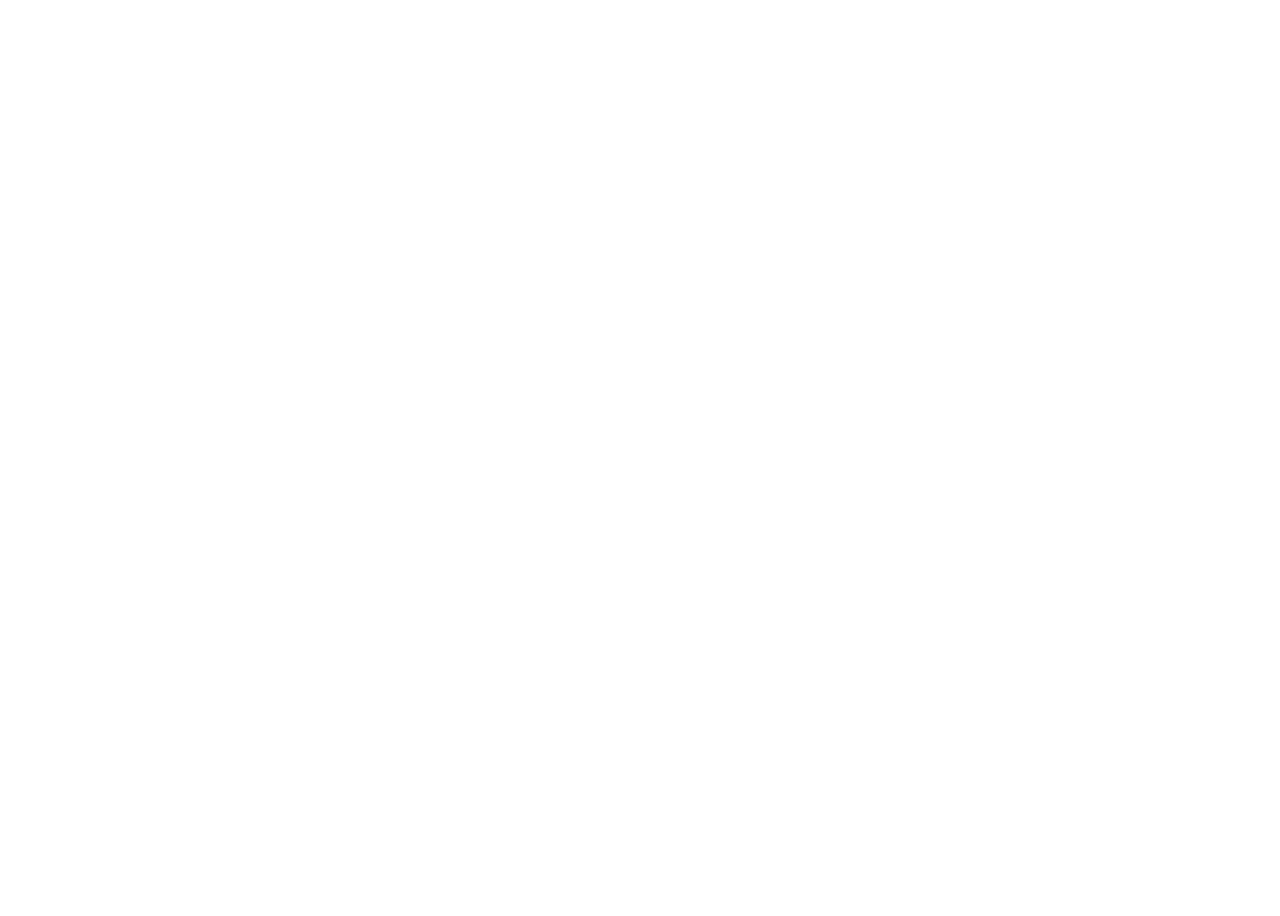
==== html/Bet.html @ d9e40f01 "Primer commit: Estructura inicial de Simplemente Futbol" ====
<!DOCTYPE html>
<html lang="en">
<head>
    <meta charset="UTF-8">
    <meta name="viewport" content="width=device-width, initial-scale=1.0">
    <title>Document</title>
     <link rel="stylesheet" href="styles.css">
    <style>
        body {
            background-image: url("https://images.unsplash.com/photo-1486286701208-1d58e9338013?q=80&w=870&auto=format&fit=crop&ixlib=rb-4.1.0&ixid=M3wxMjA3fDB8MHxwaG90by1wYWdlfHx8fGVufDB8fHx8fA%3D%3D");
            background-size: cover;       /* La imagen cubre toda la pantalla */
            background-repeat: no-repeat; /* Evita que la imagen se repita */
            background-position: center;  /* Centra la imagen */
            background-attachment: fixed;   /* La imagen se mantiene fija al hacer scroll */
            height: 100vh;   
            border-radius: 15px;    
            box-shadow: 0 0 25px rgba(255, 255, 255, 1);    /* Ocupa toda la altura de la ventana */
        }
    </style>
</head>

<body>
    
</body>
</html>
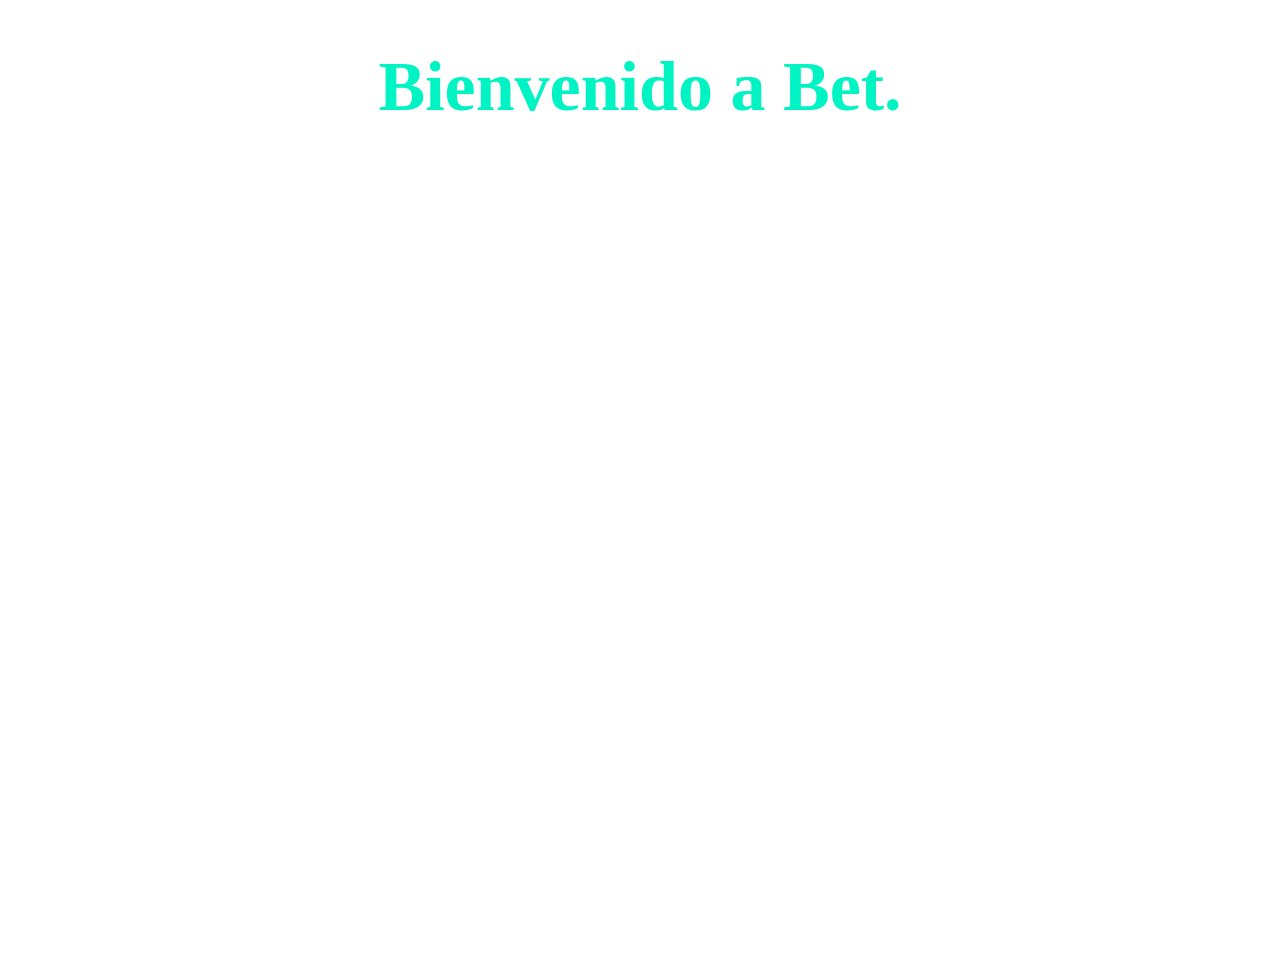
==== commit 84f542af: "Actualizo Index" ====
--- a/html/Bet.html
+++ b/html/Bet.html
@@ -4,21 +4,12 @@
     <meta charset="UTF-8">
     <meta name="viewport" content="width=device-width, initial-scale=1.0">
     <title>Document</title>
-     <link rel="stylesheet" href="styles.css">
-    <style>
-        body {
-            background-image: url("https://images.unsplash.com/photo-1486286701208-1d58e9338013?q=80&w=870&auto=format&fit=crop&ixlib=rb-4.1.0&ixid=M3wxMjA3fDB8MHxwaG90by1wYWdlfHx8fGVufDB8fHx8fA%3D%3D");
-            background-size: cover;       /* La imagen cubre toda la pantalla */
-            background-repeat: no-repeat; /* Evita que la imagen se repita */
-            background-position: center;  /* Centra la imagen */
-            background-attachment: fixed;   /* La imagen se mantiene fija al hacer scroll */
-            height: 100vh;   
-            border-radius: 15px;    
-            box-shadow: 0 0 25px rgba(255, 255, 255, 1);    /* Ocupa toda la altura de la ventana */
-        }
-    </style>
+     <link rel="stylesheet" href="/css/styles.css">
+   
 </head>
-
+    <h1>
+        Bienvenido a Bet.
+    </h1>
 <body>
     
 </body>
--- a/css/styles.css
+++ b/css/styles.css
@@ -0,0 +1,152 @@
+
+p {
+  color: rgb(0, 0, 0);
+  font-family: italic;
+  font-size: 30px;
+  align-items: center;
+}
+
+h1 {
+  color: #00F4C3;
+  font-size: 70px;
+  text-align: center;
+}
+
+h2 {
+  color: #00F4C3;
+  font-size: 70px;
+  text-align: center;
+}
+
+h3 {
+  color: #00F4C3;
+  font-size: 70px;
+  text-align: center;
+}
+
+nav {
+  background-color: #00f4c3;
+  padding: 35px 40px;
+  border-radius: 60px;
+  backdrop-filter: blur(20px);
+  display: flex;
+  gap: 40px;
+  box-shadow: 0 0 25px rgba(0, 255, 255, 0.1);
+}
+
+nav a {
+  position: relative;
+  color: #000000;
+  text-decoration: none;
+  font-size: 30px;
+  font-weight: 300;
+}
+
+nav a:hover {
+  color: #000000;
+}
+
+nav a::after {
+  content: '';
+  position: absolute;
+  left: 0;
+  bottom: 0;
+  width: 100%;
+  height: 5px;
+  background: linear-gradient(90deg, #000000, #0000);
+  transform: scaleX(0);
+  transform-origin: right;
+  transition: transform 0.3s ease;
+}
+
+nav a:hover::after {
+  transform: scaleX(1);
+  transform-origin: left;
+}
+   body {
+            background-image: url("https://images.unsplash.com/photo-1486286701208-1d58e9338013?q=80&w=870&auto=format&fit=crop&ixlib=rb-4.1.0&ixid=M3wxMjA3fDB8MHxwaG90by1wYWdlfHx8fGVufDB8fHx8fA%3D%3D");
+            background-size: cover;       
+            background-repeat: no-repeat; 
+            background-position: center;  
+            background-attachment: fixed;   
+            height: 100vh;   
+            border-radius: 35px;    
+            box-shadow: 0 0 25px rgba(255, 255, 255, 0.8);
+        }
+section {
+  display: flex;
+  width: 600px;
+  height: 430px;
+  gap: 5px;
+}        
+section img {
+  width: 0px;
+  flex-grow: 1;
+  object-fit: cover;
+  opacity: .8;
+  transition: .5s ease;
+  object-position: center;
+}
+section img:hover {
+  cursor: crosshair;
+  width: 300px;
+  opacity: 1;
+  filter: contrast(120%);
+}
+.footer-pro {
+  background-color: #00f4c3;
+  color: #000000;
+  padding: 40px 20px 20px;
+  font-family: sans-serif;
+}
+
+.footer-container {
+  display: flex;
+  flex-wrap: wrap;
+  justify-content: space-between;
+  max-width: 1200px;
+  margin: 0 auto;
+  gap: 20px;
+}
+
+.footer-col {
+  flex: 1 1 250px;
+}
+
+.footer-col h3 {
+  margin-bottom: 15px;
+  font-size: 18px;
+  color: #3a3a3a;
+}
+
+.footer-col ul {
+  list-style: none;
+  padding: 0;
+}
+
+.footer-col ul li {
+  margin-bottom: 8px;
+}
+
+.footer-col ul li a, .footer-col p {
+  color: #b2b2b2;
+  text-decoration: none;
+  font-size: 14px;
+}
+
+.footer-col ul li a:hover {
+  color: #ffffff;
+}
+
+.footer-bottom {
+  text-align: center;
+  border-top: 1px solid #333333;
+  margin-top: 30px;
+  padding-top: 15px;
+  font-size: 13px;
+  color: #777777;
+}
+
+
+
+
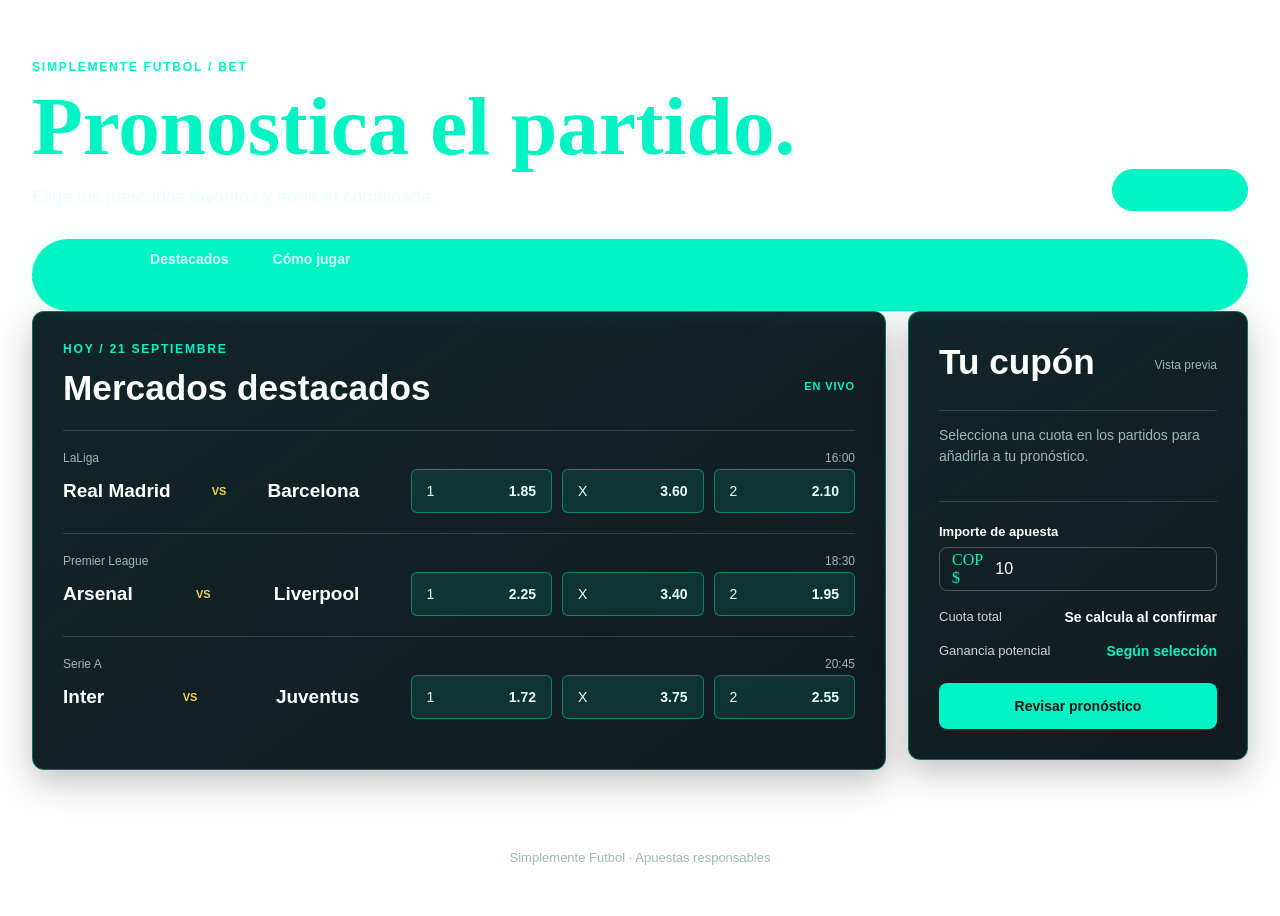
==== commit 72b87cac: "cambios" ====
--- a/html/Bet.html
+++ b/html/Bet.html
@@ -1,16 +1,97 @@
 <!DOCTYPE html>
-<html lang="en">
+<html lang="es">
+
 <head>
     <meta charset="UTF-8">
     <meta name="viewport" content="width=device-width, initial-scale=1.0">
-    <title>Document</title>
-     <link rel="stylesheet" href="/css/styles.css">
-   
+    <title>Bet | Simplemente Futbol</title>
+    <link rel="stylesheet" href="/css/styles.css">
+    <link rel="stylesheet" href="/css/bet.css">
+    <link rel="stylesheet" href="/JS/bet.js">
 </head>
-    <h1>
-        Bienvenido a Bet.
-    </h1>
+
 <body>
-    
+    <header class="bet-header">
+        <div>
+            <p class="eyebrow">SIMPLEMENTE FUTBOL / BET</p>
+            <h1>Pronostica el partido.</h1>
+            <p class="bet-intro">Elige tus mercados favoritos y arma tu combinada.</p>
+        </div>
+        <a class="back-link" href="/html/index.html">Volver al inicio</a>
+    </header>
+
+    <nav class="bet-nav" aria-label="Secciones de apuestas">
+        <a class="active" href="#partidos">Partidos</a>
+        <a href="#destacados">Destacados</a>
+        <a href="#reglas">Cómo jugar</a>
+    </nav>
+
+    <main class="bet-layout" id="partidos">
+        <section class="matches-panel" aria-labelledby="matches-title">
+            <div class="section-heading">
+                <div>
+                    <p class="eyebrow">HOY / 21 SEPTIEMBRE</p>
+                    <h2 id="matches-title">Mercados destacados</h2>
+                </div>
+                <span class="live-dot">EN VIVO</span>
+            </div>
+            <article class="match-card">
+                <div class="match-meta"><span>LaLiga</span><span>16:00</span></div>
+                <div class="teams"><strong>Real Madrid</strong><span>VS</span><strong>Barcelona</strong></div>
+                <div class="market-grid">
+                    <input id="madrid" name="madrid-barca" type="radio"><label class="odd-button"
+                        for="madrid"><span>1</span><strong>1.85</strong></label>
+                    <input id="empate-madrid" name="madrid-barca" type="radio"><label class="odd-button"
+                        for="empate-madrid"><span>X</span><strong>3.60</strong></label>
+                    <input id="barca" name="madrid-barca" type="radio"><label class="odd-button"
+                        for="barca"><span>2</span><strong>2.10</strong></label>
+                </div>
+            </article>
+            <article class="match-card">
+                <div class="match-meta"><span>Premier League</span><span>18:30</span></div>
+                <div class="teams"><strong>Arsenal</strong><span>VS</span><strong>Liverpool</strong></div>
+                <div class="market-grid">
+                    <input id="arsenal" name="arsenal-liverpool" type="radio"><label class="odd-button"
+                        for="arsenal"><span>1</span><strong>2.25</strong></label>
+                    <input id="empate-arsenal" name="arsenal-liverpool" type="radio"><label class="odd-button"
+                        for="empate-arsenal"><span>X</span><strong>3.40</strong></label>
+                    <input id="liverpool" name="arsenal-liverpool" type="radio"><label class="odd-button"
+                        for="liverpool"><span>2</span><strong>1.95</strong></label>
+                </div>
+            </article>
+            <article class="match-card">
+                <div class="match-meta"><span>Serie A</span><span>20:45</span></div>
+                <div class="teams"><strong>Inter</strong><span>VS</span><strong>Juventus</strong></div>
+                <div class="market-grid">
+                    <input id="inter" name="inter-juventus" type="radio"><label class="odd-button"
+                        for="inter"><span>1</span><strong>1.72</strong></label>
+                    <input id="empate-inter" name="inter-juventus" type="radio"><label class="odd-button"
+                        for="empate-inter"><span>X</span><strong>3.75</strong></label>
+                    <input id="juventus" name="inter-juventus" type="radio"><label class="odd-button"
+                        for="juventus"><span>2</span><strong>2.55</strong></label>
+                </div>
+            </article>
+        </section>
+
+        <aside class="bet-slip" aria-labelledby="slip-title">
+            <div class="slip-heading">
+                <h2 id="slip-title">Tu cupón</h2><span>Vista previa</span>
+            </div>
+            <div class="slip-selections">
+                <p class="empty-slip">Selecciona una cuota en los partidos para añadirla a tu pronóstico.</p>
+            </div>
+            <label class="stake-label" for="stake">Importe de apuesta</label>
+            <div class="stake-input"><span>COP $</span><input id="stake" type="number" min="1" step="1" value="10">
+            </div>
+            <div class="slip-total"><span>Cuota total</span><strong>Se calcula al confirmar</strong></div>
+            <div class="slip-total potential"><span>Ganancia potencial</span><strong>Según selección</strong></div>
+            <a class="place-bet" href="#partidos">Revisar pronóstico</a>
+        </aside>
+    </main>
+
+    <footer class="site-footer bet-footer">
+        <p>Simplemente Futbol · Apuestas responsables</p>
+    </footer>
 </body>
+
 </html>
--- a/css/styles.css
+++ b/css/styles.css
@@ -93,60 +93,489 @@
   opacity: 1;
   filter: contrast(120%);
 }
-.footer-pro {
-  background-color: #00f4c3;
-  color: #000000;
-  padding: 40px 20px 20px;
-  font-family: sans-serif;
-}
-
-.footer-container {
-  display: flex;
+.bet-footer {
+    margin-top: 10px;
+    text-align: center;
+}
+
+.bet-footer p {
+    margin: 0;
+    color: #9bb8b6;
+    font: 13px Arial, sans-serif;
+}
+
+.media-page {
+  background-image: linear-gradient(rgba(7, 22, 30, 0.7), rgba(7, 22, 30, 0.8)),
+    url("https://images.unsplash.com/photo-1522778119026-d647f0596c20?auto=format&fit=crop&w=1600&q=80");
+  background-size: cover;
+  background-repeat: no-repeat;
+  background-position: center;
+  background-attachment: fixed;
+  color: #edfdfc;
+  min-height: 100vh;
+}
+
+.media-shell {
+  max-width: 1320px;
+  margin: 0 auto;
+  padding: 28px 18px 40px;
+}
+
+.media-header {
+  display: flex;
+  align-items: flex-end;
+  justify-content: space-between;
+  gap: 20px;
+  background: rgba(5, 20, 26, 0.72);
+  border: 1px solid rgba(0, 244, 195, 0.18);
+  border-radius: 28px;
+  padding: 26px 28px;
+  box-shadow: 0 18px 40px rgba(0, 0, 0, 0.22);
+  backdrop-filter: blur(14px);
+}
+
+.media-header h1 {
+  margin: 6px 0 0;
+  font-size: clamp(2.2rem, 3vw, 3rem);
+  text-align: left;
+}
+
+.eyebrow {
+  margin: 0;
+  font-size: 0.78rem;
+  letter-spacing: 0.24rem;
+  text-transform: uppercase;
+  color: #00f4c3;
+}
+
+.back-link {
+  display: inline-flex;
+  align-items: center;
+  justify-content: center;
+  padding: 12px 20px;
+  border-radius: 999px;
+  background: #00f4c3;
+  color: #041d23;
+  text-decoration: none;
+  font-weight: 700;
+  transition: transform 0.2s ease, box-shadow 0.2s ease;
+}
+
+.back-link:hover {
+  transform: translateY(-1px);
+  box-shadow: 0 10px 20px rgba(0, 244, 195, 0.28);
+}
+
+.media-nav {
+  display: flex;
+  gap: 14px;
   flex-wrap: wrap;
+  margin: 22px 0 26px;
+  background: rgba(4, 17, 21, 0.75);
+  border: 1px solid rgba(255, 255, 255, 0.08);
+  border-radius: 18px;
+  padding: 10px 14px;
+}
+
+.media-nav a {
+  color: #d9fdf7;
+  text-decoration: none;
+  padding: 10px 18px;
+  border-radius: 999px;
+  font-size: 0.98rem;
+  font-weight: 600;
+  transition: background 0.2s ease, color 0.2s ease;
+}
+
+.media-nav a.active,
+.media-nav a:hover {
+  background: rgba(0, 244, 195, 0.18);
+  color: #00f4c3;
+}
+
+.media-layout {
+  display: grid;
+  grid-template-columns: 260px minmax(0, 1fr) 280px;
+  gap: 22px;
+  align-items: start;
+}
+
+.media-sidebar,
+.media-feed {
+  display: flex;
+  flex-direction: column;
+  gap: 22px;
+}
+
+.media-panel {
+  background: rgba(7, 22, 30, 0.8);
+  border: 1px solid rgba(255, 255, 255, 0.08);
+  border-radius: 24px;
+  box-shadow: 0 18px 35px rgba(0, 0, 0, 0.2);
+  overflow: hidden;
+}
+
+.profile-card .profile-cover {
+  height: 92px;
+  background: linear-gradient(135deg, rgba(0, 244, 195, 0.7), rgba(20, 108, 136, 0.7));
+}
+
+.profile-main {
+  padding: 0 18px 8px;
+  margin-top: -28px;
+}
+
+.profile-main h2 {
+  margin: 14px 0 4px;
+  font-size: 1.4rem;
+  text-align: left;
+  color: #f7fffe;
+}
+
+.profile-main p {
+  margin: 0;
+  color: #9ab7b4;
+  font-size: 0.9rem;
+}
+
+.avatar {
+  display: inline-flex;
+  align-items: center;
+  justify-content: center;
+  width: 42px;
+  height: 42px;
+  border-radius: 50%;
+  background: linear-gradient(135deg, #00f4c3, #0f90a6);
+  color: #062023;
+  font-weight: 800;
+  box-shadow: 0 6px 15px rgba(0, 244, 195, 0.25);
+}
+
+.avatar.large {
+  width: 70px;
+  height: 70px;
+  font-size: 1.1rem;
+}
+
+.profile-stats {
+  display: grid;
+  grid-template-columns: repeat(3, 1fr);
+  gap: 10px;
+  padding: 14px 18px 18px;
+  border-top: 1px solid rgba(255, 255, 255, 0.06);
+}
+
+.profile-stats div {
+  display: flex;
+  flex-direction: column;
+  gap: 4px;
+  text-align: center;
+}
+
+.profile-stats strong {
+  font-size: 1.1rem;
+  color: #00f4c3;
+}
+
+.profile-stats span {
+  font-size: 0.72rem;
+  color: #a7c7c4;
+}
+
+.shortcuts-panel,
+.trending-panel,
+.contacts-panel {
+  padding: 18px 18px 14px;
+}
+
+.shortcuts-panel h3,
+.trending-panel h3,
+.contacts-panel h3 {
+  margin: 0 0 14px;
+  color: #f1fffe;
+  font-size: 1.05rem;
+  text-align: left;
+}
+
+.shortcuts-panel ul,
+.trending-panel ul {
+  list-style: none;
+  margin: 0;
+  padding: 0;
+  display: flex;
+  flex-direction: column;
+  gap: 12px;
+}
+
+.shortcuts-panel li,
+.trending-panel li {
+  display: flex;
   justify-content: space-between;
-  max-width: 1200px;
-  margin: 0 auto;
-  gap: 20px;
-}
-
-.footer-col {
-  flex: 1 1 250px;
-}
-
-.footer-col h3 {
-  margin-bottom: 15px;
-  font-size: 18px;
-  color: #3a3a3a;
-}
-
-.footer-col ul {
-  list-style: none;
-  padding: 0;
-}
-
-.footer-col ul li {
-  margin-bottom: 8px;
-}
-
-.footer-col ul li a, .footer-col p {
-  color: #b2b2b2;
-  text-decoration: none;
-  font-size: 14px;
-}
-
-.footer-col ul li a:hover {
-  color: #ffffff;
-}
-
-.footer-bottom {
+  align-items: center;
+  gap: 12px;
+  padding: 10px 12px;
+  border-radius: 12px;
+  background: rgba(255, 255, 255, 0.03);
+  color: #ebfffd;
+}
+
+.shortcuts-panel li {
+  justify-content: flex-start;
+}
+
+.trending-panel li {
+  flex-direction: column;
+  align-items: flex-start;
+}
+
+.trending-panel small {
+  color: #9ab7b4;
+}
+
+.composer {
+  padding: 18px;
+}
+
+.composer-head {
+  display: flex;
+  align-items: center;
+  gap: 12px;
+  margin-bottom: 12px;
+  color: #dffef9;
+  font-weight: 600;
+}
+
+.composer textarea {
+  width: 100%;
+  background: rgba(255, 255, 255, 0.04);
+  border: 1px solid rgba(255, 255, 255, 0.08);
+  border-radius: 18px;
+  padding: 14px 16px;
+  resize: vertical;
+  font: inherit;
+  color: #f1fffe;
+}
+
+.composer textarea::placeholder {
+  color: #9ab7b4;
+}
+
+.composer-actions {
+  display: flex;
+  justify-content: flex-end;
+  gap: 10px;
+  margin-top: 14px;
+  flex-wrap: wrap;
+}
+
+.composer-actions button,
+.post-actions button,
+.mini-button {
+  border: 0;
+  border-radius: 999px;
+  background: rgba(255, 255, 255, 0.06);
+  color: #eefffb;
+  padding: 9px 14px;
+  font: inherit;
+  cursor: pointer;
+}
+
+.composer-actions .primary {
+  background: #00f4c3;
+  color: #031c20;
+  font-weight: 700;
+}
+
+.stories-row {
+  display: grid;
+  grid-template-columns: repeat(4, minmax(0, 1fr));
+  gap: 14px;
+}
+
+.story-card {
+  background: rgba(7, 22, 30, 0.72);
+  border: 1px solid rgba(255, 255, 255, 0.07);
+  border-radius: 18px;
+  overflow: hidden;
+  box-shadow: 0 10px 25px rgba(0, 0, 0, 0.18);
+}
+
+.story-image {
+  height: 120px;
+  background-size: cover;
+  background-position: center;
+}
+
+.story-one { background-image: url("https://images.unsplash.com/photo-1521412644187-c49fa049e84d?auto=format&fit=crop&w=800&q=80"); }
+.story-two { background-image: url("https://images.unsplash.com/photo-1547347298-4074fc3086f0?auto=format&fit=crop&w=800&q=80"); }
+.story-three { background-image: url("https://images.unsplash.com/photo-1574629810360-7efbbe195018?auto=format&fit=crop&w=800&q=80"); }
+.story-four { background-image: url("https://images.unsplash.com/photo-1553778263-73a83bab9b0c?auto=format&fit=crop&w=800&q=80"); }
+
+.story-card span {
+  display: block;
   text-align: center;
-  border-top: 1px solid #333333;
-  margin-top: 30px;
-  padding-top: 15px;
-  font-size: 13px;
-  color: #777777;
-}
-
-
-
-
+  padding: 10px 8px 12px;
+  color: #eefffb;
+  font-weight: 600;
+}
+
+.post-card {
+  padding: 18px;
+}
+
+.post-header {
+  display: flex;
+  justify-content: space-between;
+  align-items: center;
+  gap: 12px;
+  margin-bottom: 12px;
+}
+
+.post-author {
+  display: flex;
+  align-items: center;
+  gap: 12px;
+}
+
+.post-author h3 {
+  margin: 0;
+  font-size: 1.02rem;
+  color: #f1fffd;
+  text-align: left;
+}
+
+.post-author span {
+  color: #9ab7b4;
+  font-size: 0.8rem;
+}
+
+.post-text {
+  margin: 0 0 14px;
+  color: #edfdfc;
+  line-height: 1.6;
+}
+
+.post-image {
+  display: block;
+  width: 100%;
+  height: 340px;
+  object-fit: cover;
+  border-radius: 18px;
+  border: 1px solid rgba(255, 255, 255, 0.08);
+}
+
+.post-stats {
+  display: flex;
+  gap: 16px;
+  flex-wrap: wrap;
+  padding-top: 14px;
+  color: #9ab7b4;
+  font-size: 0.82rem;
+}
+
+.post-actions {
+  display: flex;
+  gap: 10px;
+  flex-wrap: wrap;
+  padding-top: 14px;
+  margin-top: 10px;
+  border-top: 1px solid rgba(255, 255, 255, 0.06);
+}
+
+.comments-box {
+  margin-top: 14px;
+  display: flex;
+  flex-direction: column;
+  gap: 10px;
+}
+
+.comment {
+  background: rgba(255, 255, 255, 0.03);
+  border-radius: 12px;
+  padding: 10px 12px;
+}
+
+.comment-user {
+  display: inline-block;
+  margin-bottom: 4px;
+  color: #00f4c3;
+  font-weight: 700;
+}
+
+.comment p {
+  margin: 0;
+  color: #d8f9f5;
+  line-height: 1.5;
+}
+
+.contact-item {
+  display: flex;
+  align-items: center;
+  gap: 10px;
+  padding: 8px 0;
+  color: #effefb;
+}
+
+.status {
+  width: 10px;
+  height: 10px;
+  border-radius: 50%;
+  display: inline-block;
+}
+
+.status.online { background: #2de6a0; }
+.status.away { background: #ffd166; }
+.status.offline { background: #909ea1; }
+
+@media (max-width: 1100px) {
+  .media-layout {
+    grid-template-columns: 240px 1fr;
+  }
+
+  .right-panel {
+    grid-column: 1 / -1;
+  }
+}
+
+@media (max-width: 820px) {
+  .media-layout {
+    grid-template-columns: 1fr;
+  }
+
+  .media-header {
+    flex-direction: column;
+    align-items: flex-start;
+  }
+
+  .stories-row {
+    grid-template-columns: repeat(2, minmax(0, 1fr));
+  }
+}
+
+@media (max-width: 520px) {
+  .media-shell {
+    padding: 18px 12px 28px;
+  }
+
+  .media-header,
+  .media-panel,
+  .media-nav {
+    border-radius: 18px;
+  }
+
+  .composer-actions {
+    justify-content: stretch;
+  }
+
+  .composer-actions button {
+    flex: 1 1 140px;
+  }
+
+  .post-image {
+    height: 220px;
+  }
+
+  .stories-row {
+    grid-template-columns: 1fr;
+  }
+}
--- a/css/bet.css
+++ b/css/bet.css
@@ -0,0 +1,368 @@
+/* Estilos de la página de apuestas */
+.bet-header,
+.bet-layout,
+.bet-nav {
+    width: min(1380px, calc(100% - 48px));
+    margin-inline: auto;
+}
+
+.bet-header {
+    display: flex;
+    align-items: end;
+    justify-content: space-between;
+    gap: 24px;
+    padding: 52px 0 28px;
+}
+
+.bet-header h1 {
+    margin: 0;
+    text-align: left;
+    font-size: clamp(2.5rem, 7vw, 5.2rem);
+    line-height: .95;
+}
+
+.eyebrow {
+    margin: 0 0 12px;
+    color: #00f4c3;
+    font: 700 .76rem/1.2 Arial, sans-serif;
+    letter-spacing: .14em;
+}
+
+.bet-intro {
+    margin: 18px 0 0;
+    color: #e9ffff;
+    font: 18px/1.5 Arial, sans-serif;
+}
+
+.back-link {
+    color: #00f4c3;
+    border: 1px solid #00f4c3;
+    border-radius: 999px;
+    padding: 12px 18px;
+    text-decoration: none;
+    font: 700 14px Arial, sans-serif;
+    white-space: nowrap;
+}
+
+.bet-nav {
+    display: flex;
+    gap: 8px;
+    padding: 0 0 30px;
+}
+
+.bet-nav a {
+    color: #d6ffff;
+    font: 700 14px Arial, sans-serif;
+    padding: 12px 18px;
+    border-bottom: 2px solid transparent;
+    text-decoration: none;
+}
+
+.bet-nav a:hover,
+.bet-nav a.active {
+    color: #00f4c3;
+    border-color: #00f4c3;
+}
+
+.bet-layout {
+    display: grid;
+    grid-template-columns: minmax(0, 1fr) 340px;
+    gap: 22px;
+    align-items: start;
+    padding-bottom: 70px;
+}
+
+.matches-panel,
+.bet-slip {
+    border: 1px solid rgba(0, 244, 195, .38);
+    background: linear-gradient(145deg, rgba(7, 28, 31, .96), rgba(2, 13, 18, .94));
+    border-radius: 12px;
+    padding: clamp(18px, 3vw, 30px);
+    box-shadow: 0 12px 35px rgba(0, 0, 0, .25);
+}
+.matches-panel {
+    display: block;
+    width: auto;
+    height: auto;
+}
+
+.section-heading,
+.slip-heading {
+    display: flex;
+    align-items: center;
+    justify-content: space-between;
+    gap: 16px;
+}
+
+.section-heading h2,
+.slip-heading h2 {
+    margin: 0 0 22px;
+    color: #fff;
+    font: 700 clamp(1.5rem, 3vw, 2.2rem) Arial, sans-serif;
+    text-align: left;
+}
+
+.live-dot {
+    color: #00f4c3;
+    font: 700 11px Arial, sans-serif;
+    letter-spacing: .08em;
+}
+
+.match-card {
+    display: grid;
+    grid-template-columns: minmax(220px, .8fr) minmax(300px, 1.2fr);
+    column-gap: clamp(20px, 4vw, 52px);
+    align-items: center;
+    border-top: 1px solid rgba(255, 255, 255, .16);
+    padding: 20px 0;
+}
+
+.match-meta,
+.slip-total {
+    display: flex;
+    justify-content: space-between;
+    color: #9bb8b6;
+    font: 12px Arial, sans-serif;
+}
+
+.match-meta {
+    grid-column: 1 / -1;
+    margin-bottom: 4px;
+}
+
+.teams {
+    display: flex;
+    align-items: center;
+    justify-content: space-between;
+    gap: 14px;
+    margin: 0;
+    color: #fff;
+    font: 700 19px Arial, sans-serif;
+}
+
+.teams strong:first-child {
+    text-align: left;
+}
+
+.teams strong:last-child {
+    text-align: right;
+}
+
+.teams span {
+    flex: 0 0 auto;
+    color: #f4d44d;
+    font-size: 11px;
+}
+
+.market-grid {
+    display: grid;
+    grid-template-columns: repeat(3, minmax(82px, 1fr));
+    gap: 10px;
+}
+
+.market-grid input {
+    position: absolute;
+    opacity: 0;
+    pointer-events: none;
+}
+
+.odd-button {
+    display: flex;
+    align-items: center;
+    justify-content: space-between;
+    cursor: pointer;
+    min-height: 44px;
+    box-sizing: border-box;
+    border: 1px solid rgba(0, 244, 195, .42);
+    border-radius: 6px;
+    background: rgba(0, 244, 195, .1);
+    color: #eafffd;
+    padding: 13px 15px;
+    font: 14px Arial, sans-serif;
+    transition: .2s ease;
+}
+
+.odd-button:hover,
+.market-grid input:checked+.odd-button {
+    color: #071b17;
+    background: #c7f000;
+    border-color: #c7f000;
+    transform: translateY(-2px);
+}
+
+.slip-heading h2 {
+    margin-bottom: 6px;
+}
+
+.slip-heading span {
+    color: #9bb8b6;
+    font: 12px Arial, sans-serif;
+}
+
+.slip-selections {
+    min-height: 90px;
+    margin: 22px 0;
+    border-top: 1px solid rgba(255, 255, 255, .16);
+    border-bottom: 1px solid rgba(255, 255, 255, .16);
+}
+
+.empty-slip {
+    color: #9bb8b6;
+    font: 14px/1.5 Arial, sans-serif;
+}
+
+.slip-selection {
+    display: flex;
+    align-items: center;
+    justify-content: space-between;
+    gap: 12px;
+    padding: 14px 0;
+    border-bottom: 1px solid rgba(255, 255, 255, .12);
+}
+
+.slip-selection:last-child {
+    border-bottom: 0;
+}
+
+.selection-info {
+    display: grid;
+    gap: 4px;
+    color: #fff;
+    font: 700 13px/1.3 Arial, sans-serif;
+}
+
+.selection-info small {
+    color: #9bb8b6;
+    font-size: 11px;
+    font-weight: 400;
+}
+
+.selection-odd {
+    flex: 0 0 auto;
+    color: #c7f000;
+    font: 700 14px Arial, sans-serif;
+}
+
+.remove-selection {
+    flex: 0 0 auto;
+    border: 0;
+    background: transparent;
+    color: #9bb8b6;
+    cursor: pointer;
+    font: 700 16px Arial, sans-serif;
+    line-height: 1;
+}
+
+.remove-selection:hover {
+    color: #fff;
+}
+
+.stake-label {
+    display: block;
+    margin-bottom: 8px;
+    color: #fff;
+    font: 700 13px Arial, sans-serif;
+}
+
+.stake-input {
+    display: flex;
+    align-items: center;
+    gap: 8px;
+    border: 1px solid rgba(255, 255, 255, .25);
+    border-radius: 8px;
+    padding: 0 12px;
+    color: #00f4c3;
+}
+
+.stake-input input {
+    width: 100%;
+    border: 0;
+    outline: 0;
+    background: transparent;
+    color: #fff;
+    padding: 12px 0;
+    font: 16px Arial, sans-serif;
+}
+
+.slip-total {
+    margin-top: 18px;
+    color: #c6d8d6;
+    font-size: 13px;
+}
+
+.slip-total strong {
+    color: #fff;
+    font-size: 14px;
+    text-align: right;
+}
+
+.slip-total.potential strong {
+    color: #00f4c3;
+}
+
+.place-bet {
+    display: block;
+    width: 100%;
+    box-sizing: border-box;
+    margin-top: 24px;
+    border-radius: 8px;
+    cursor: pointer;
+    padding: 15px;
+    background: #00f4c3;
+    color: #001713;
+    text-align: center;
+    text-decoration: none;
+    font: 700 14px Arial, sans-serif;
+}
+
+.bet-footer {
+    margin-top: 10px;
+    text-align: center;
+}
+
+.bet-footer p {
+    margin: 0;
+    color: #9bb8b6;
+    font: 13px Arial, sans-serif;
+}
+
+@media (max-width: 800px) {
+    .bet-header {
+        align-items: start;
+        flex-direction: column;
+    }
+
+    .bet-layout {
+        grid-template-columns: 1fr;
+    }
+
+    .match-card {
+        grid-template-columns: 1fr;
+        gap: 16px;
+    }
+
+    .market-grid {
+        grid-column: 1;
+    }
+}
+
+@media (max-width: 520px) {
+
+    .bet-header,
+    .bet-layout,
+    .bet-nav {
+        width: min(100% - 24px, 1380px);
+    }
+
+    .bet-nav {
+        overflow-x: auto;
+    }
+
+    .teams {
+        font-size: 15px;
+    }
+
+    .odd-button {
+        padding: 12px 10px;
+    }
+}
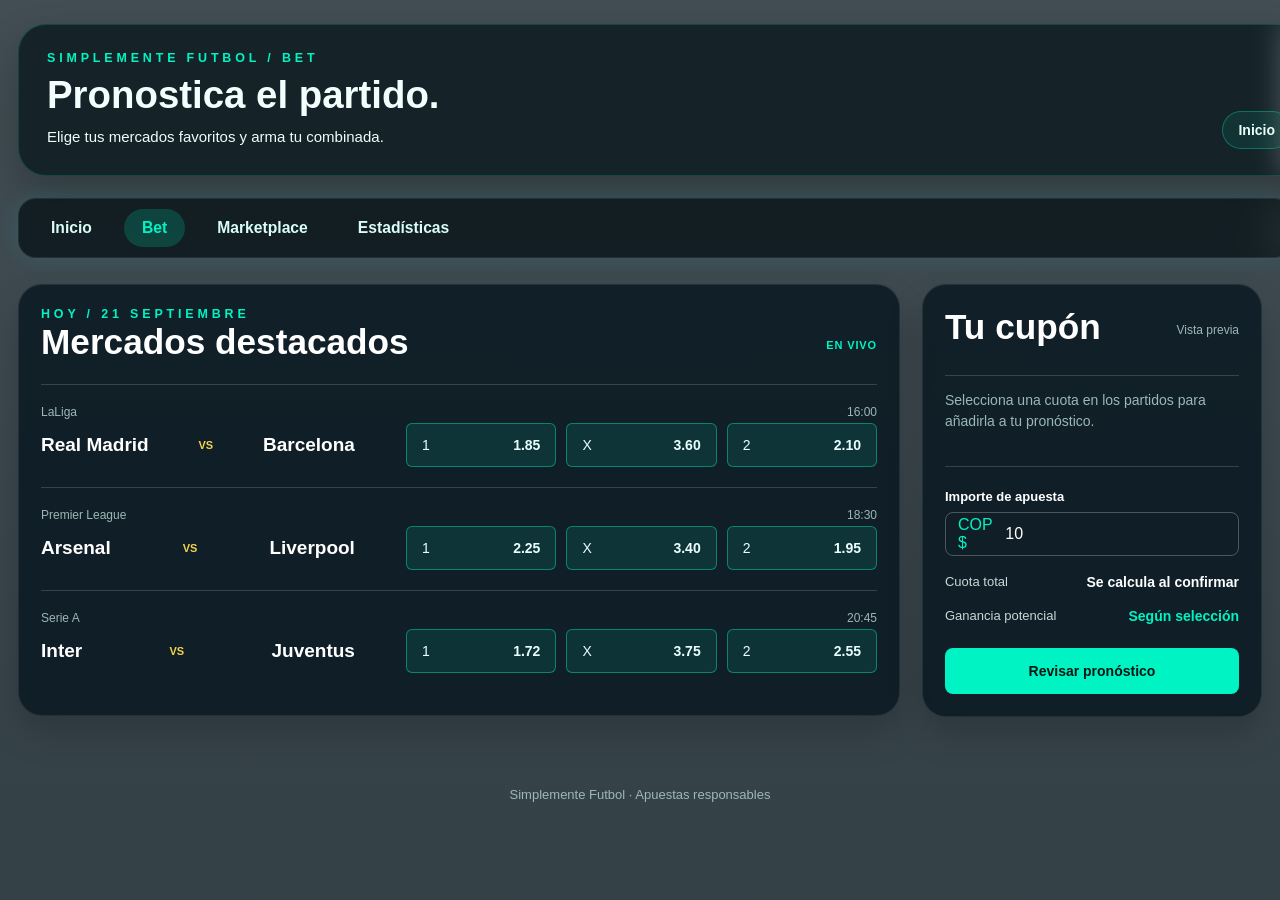
==== commit de81e313: "cambios_2" ====
--- a/html/Bet.html
+++ b/html/Bet.html
@@ -7,91 +7,94 @@
     <title>Bet | Simplemente Futbol</title>
     <link rel="stylesheet" href="/css/styles.css">
     <link rel="stylesheet" href="/css/bet.css">
-    <link rel="stylesheet" href="/JS/bet.js">
+    <script src="/JS/bet.js" defer></script>
 </head>
 
-<body>
-    <header class="bet-header">
-        <div>
-            <p class="eyebrow">SIMPLEMENTE FUTBOL / BET</p>
-            <h1>Pronostica el partido.</h1>
-            <p class="bet-intro">Elige tus mercados favoritos y arma tu combinada.</p>
-        </div>
-        <a class="back-link" href="/html/index.html">Volver al inicio</a>
-    </header>
+<body class="bet-page">
+    <div class="bet-shell">
+        <header class="bet-header">
+            <div>
+                <p class="eyebrow">SIMPLEMENTE FUTBOL / BET</p>
+                <h1>Pronostica el partido.</h1>
+                <p class="bet-intro">Elige tus mercados favoritos y arma tu combinada.</p>
+            </div>
+            <a class="back-link" href="/html/index.html">Inicio</a>
+        </header>
 
-    <nav class="bet-nav" aria-label="Secciones de apuestas">
-        <a class="active" href="#partidos">Partidos</a>
-        <a href="#destacados">Destacados</a>
-        <a href="#reglas">Cómo jugar</a>
-    </nav>
+        <nav class="bet-nav" aria-label="Navegación principal">
+            <a href="/html/index.html">Inicio</a>
+            <a class="active" href="/html/Bet.html" aria-current="page">Bet</a>
+            <a href="/html/Marketplace.html">Marketplace</a>
+            <a href="/html/Estadistica.html">Estadísticas</a>
+        </nav>
 
-    <main class="bet-layout" id="partidos">
-        <section class="matches-panel" aria-labelledby="matches-title">
-            <div class="section-heading">
-                <div>
-                    <p class="eyebrow">HOY / 21 SEPTIEMBRE</p>
-                    <h2 id="matches-title">Mercados destacados</h2>
+        <main class="bet-layout" id="partidos">
+            <section class="matches-panel" aria-labelledby="matches-title">
+                <div class="section-heading">
+                    <div>
+                        <p class="eyebrow">HOY / 21 SEPTIEMBRE</p>
+                        <h2 id="matches-title">Mercados destacados</h2>
+                    </div>
+                    <span class="live-dot">EN VIVO</span>
                 </div>
-                <span class="live-dot">EN VIVO</span>
-            </div>
-            <article class="match-card">
-                <div class="match-meta"><span>LaLiga</span><span>16:00</span></div>
-                <div class="teams"><strong>Real Madrid</strong><span>VS</span><strong>Barcelona</strong></div>
-                <div class="market-grid">
-                    <input id="madrid" name="madrid-barca" type="radio"><label class="odd-button"
-                        for="madrid"><span>1</span><strong>1.85</strong></label>
-                    <input id="empate-madrid" name="madrid-barca" type="radio"><label class="odd-button"
-                        for="empate-madrid"><span>X</span><strong>3.60</strong></label>
-                    <input id="barca" name="madrid-barca" type="radio"><label class="odd-button"
-                        for="barca"><span>2</span><strong>2.10</strong></label>
+                <article class="match-card">
+                    <div class="match-meta"><span>LaLiga</span><span>16:00</span></div>
+                    <div class="teams"><strong>Real Madrid</strong><span>VS</span><strong>Barcelona</strong></div>
+                    <div class="market-grid">
+                        <input id="madrid" name="madrid-barca" type="radio"><label class="odd-button"
+                            for="madrid"><span>1</span><strong>1.85</strong></label>
+                        <input id="empate-madrid" name="madrid-barca" type="radio"><label class="odd-button"
+                            for="empate-madrid"><span>X</span><strong>3.60</strong></label>
+                        <input id="barca" name="madrid-barca" type="radio"><label class="odd-button"
+                            for="barca"><span>2</span><strong>2.10</strong></label>
+                    </div>
+                </article>
+                <article class="match-card">
+                    <div class="match-meta"><span>Premier League</span><span>18:30</span></div>
+                    <div class="teams"><strong>Arsenal</strong><span>VS</span><strong>Liverpool</strong></div>
+                    <div class="market-grid">
+                        <input id="arsenal" name="arsenal-liverpool" type="radio"><label class="odd-button"
+                            for="arsenal"><span>1</span><strong>2.25</strong></label>
+                        <input id="empate-arsenal" name="arsenal-liverpool" type="radio"><label class="odd-button"
+                            for="empate-arsenal"><span>X</span><strong>3.40</strong></label>
+                        <input id="liverpool" name="arsenal-liverpool" type="radio"><label class="odd-button"
+                            for="liverpool"><span>2</span><strong>1.95</strong></label>
+                    </div>
+                </article>
+                <article class="match-card">
+                    <div class="match-meta"><span>Serie A</span><span>20:45</span></div>
+                    <div class="teams"><strong>Inter</strong><span>VS</span><strong>Juventus</strong></div>
+                    <div class="market-grid">
+                        <input id="inter" name="inter-juventus" type="radio"><label class="odd-button"
+                            for="inter"><span>1</span><strong>1.72</strong></label>
+                        <input id="empate-inter" name="inter-juventus" type="radio"><label class="odd-button"
+                            for="empate-inter"><span>X</span><strong>3.75</strong></label>
+                        <input id="juventus" name="inter-juventus" type="radio"><label class="odd-button"
+                            for="juventus"><span>2</span><strong>2.55</strong></label>
+                    </div>
+                </article>
+            </section>
+
+            <aside class="bet-slip" aria-labelledby="slip-title">
+                <div class="slip-heading">
+                    <h2 id="slip-title">Tu cupón</h2><span>Vista previa</span>
                 </div>
-            </article>
-            <article class="match-card">
-                <div class="match-meta"><span>Premier League</span><span>18:30</span></div>
-                <div class="teams"><strong>Arsenal</strong><span>VS</span><strong>Liverpool</strong></div>
-                <div class="market-grid">
-                    <input id="arsenal" name="arsenal-liverpool" type="radio"><label class="odd-button"
-                        for="arsenal"><span>1</span><strong>2.25</strong></label>
-                    <input id="empate-arsenal" name="arsenal-liverpool" type="radio"><label class="odd-button"
-                        for="empate-arsenal"><span>X</span><strong>3.40</strong></label>
-                    <input id="liverpool" name="arsenal-liverpool" type="radio"><label class="odd-button"
-                        for="liverpool"><span>2</span><strong>1.95</strong></label>
+                <div class="slip-selections">
+                    <p class="empty-slip">Selecciona una cuota en los partidos para añadirla a tu pronóstico.</p>
                 </div>
-            </article>
-            <article class="match-card">
-                <div class="match-meta"><span>Serie A</span><span>20:45</span></div>
-                <div class="teams"><strong>Inter</strong><span>VS</span><strong>Juventus</strong></div>
-                <div class="market-grid">
-                    <input id="inter" name="inter-juventus" type="radio"><label class="odd-button"
-                        for="inter"><span>1</span><strong>1.72</strong></label>
-                    <input id="empate-inter" name="inter-juventus" type="radio"><label class="odd-button"
-                        for="empate-inter"><span>X</span><strong>3.75</strong></label>
-                    <input id="juventus" name="inter-juventus" type="radio"><label class="odd-button"
-                        for="juventus"><span>2</span><strong>2.55</strong></label>
+                <label class="stake-label" for="stake">Importe de apuesta</label>
+                <div class="stake-input"><span>COP $</span><input id="stake" type="number" min="1" step="1" value="10">
                 </div>
-            </article>
-        </section>
+                <div class="slip-total"><span>Cuota total</span><strong>Se calcula al confirmar</strong></div>
+                <div class="slip-total potential"><span>Ganancia potencial</span><strong>Según selección</strong></div>
+                <a class="place-bet" href="#partidos">Revisar pronóstico</a>
+            </aside>
+        </main>
 
-        <aside class="bet-slip" aria-labelledby="slip-title">
-            <div class="slip-heading">
-                <h2 id="slip-title">Tu cupón</h2><span>Vista previa</span>
-            </div>
-            <div class="slip-selections">
-                <p class="empty-slip">Selecciona una cuota en los partidos para añadirla a tu pronóstico.</p>
-            </div>
-            <label class="stake-label" for="stake">Importe de apuesta</label>
-            <div class="stake-input"><span>COP $</span><input id="stake" type="number" min="1" step="1" value="10">
-            </div>
-            <div class="slip-total"><span>Cuota total</span><strong>Se calcula al confirmar</strong></div>
-            <div class="slip-total potential"><span>Ganancia potencial</span><strong>Según selección</strong></div>
-            <a class="place-bet" href="#partidos">Revisar pronóstico</a>
-        </aside>
-    </main>
-
-    <footer class="site-footer bet-footer">
-        <p>Simplemente Futbol · Apuestas responsables</p>
-    </footer>
+        <footer class="site-footer bet-footer">
+            <p>Simplemente Futbol · Apuestas responsables</p>
+        </footer>
+    </div>
 </body>
 
 </html>
--- a/css/styles.css
+++ b/css/styles.css
@@ -93,6 +93,171 @@
   opacity: 1;
   filter: contrast(120%);
 }
+
+.home-page {
+  height: auto;
+  min-height: 100vh;
+  margin: 0;
+  padding: 1px 0 24px;
+  border-radius: 0;
+  box-shadow: none;
+  background-image: linear-gradient(rgba(7, 22, 30, 0.76), rgba(7, 22, 30, 0.82)),
+    url("https://images.unsplash.com/photo-1522778119026-d647f0596c20?auto=format&fit=crop&w=1800&q=85");
+  background-size: cover;
+  background-repeat: no-repeat;
+  background-position: center;
+  background-attachment: fixed;
+  color: #edfdfc;
+  font-family: Arial, sans-serif;
+}
+
+.home-page > center:first-of-type {
+  display: block;
+  box-sizing: border-box;
+  width: min(1320px, calc(100% - 36px));
+  margin: 24px auto 0;
+  padding: 26px 28px;
+  border: 1px solid rgba(0, 244, 195, 0.18);
+  border-radius: 28px;
+  background: rgba(5, 20, 26, 0.72);
+  box-shadow: 0 18px 40px rgba(0, 0, 0, 0.22);
+  backdrop-filter: blur(14px);
+  text-align: left;
+}
+
+.home-page h1 {
+  margin: 0;
+  color: #f3fffd;
+  font-size: 3rem;
+  line-height: 1.1;
+  text-align: left;
+}
+
+.home-page nav {
+  box-sizing: border-box;
+  width: min(1320px, calc(100% - 36px));
+  margin: 22px auto 26px;
+  padding: 10px 14px;
+  display: flex;
+  flex-wrap: wrap;
+  gap: 8px;
+  border: 1px solid rgba(255, 255, 255, 0.08);
+  border-radius: 18px;
+  background: rgba(4, 17, 21, 0.75);
+  box-shadow: none;
+  backdrop-filter: blur(14px);
+}
+
+.home-page nav a {
+  padding: 10px 18px;
+  border-radius: 999px;
+  color: #d9fdf7;
+  font-size: 0.98rem;
+  font-weight: 600;
+  text-decoration: none;
+  transition: background 0.2s ease, color 0.2s ease;
+}
+
+.home-page nav a::after {
+  content: none;
+}
+
+.home-page nav a:hover {
+  background: rgba(0, 244, 195, 0.18);
+  color: #00f4c3;
+}
+
+.home-page > p {
+  box-sizing: border-box;
+  width: min(1320px, calc(100% - 36px));
+  margin: 0 auto 22px;
+  padding: 22px 24px;
+  border: 1px solid rgba(255, 255, 255, 0.08);
+  border-radius: 18px;
+  background: rgba(7, 22, 30, 0.8);
+  color: #edfdfc;
+  font: 16px/1.7 Arial, sans-serif;
+}
+
+.home-page > center:last-of-type {
+  display: block;
+}
+
+.home-page section {
+  box-sizing: border-box;
+  width: min(1320px, calc(100% - 36px));
+  height: 380px;
+  margin: 0 auto;
+  gap: 8px;
+  overflow: hidden;
+  border: 1px solid rgba(255, 255, 255, 0.08);
+  border-radius: 18px;
+  box-shadow: 0 18px 35px rgba(0, 0, 0, 0.22);
+}
+
+.home-page section img {
+  flex: 1 1 0;
+  min-width: 0;
+  width: auto;
+  opacity: 0.82;
+  transition: flex 0.4s ease, opacity 0.3s ease;
+}
+
+.home-page section img:hover {
+  flex: 2.4 1 0;
+  width: auto;
+  opacity: 1;
+}
+
+.home-page .bet-footer {
+  width: min(1320px, calc(100% - 36px));
+  margin: 22px auto 0;
+  padding: 12px 0;
+}
+
+.home-page .bet-footer p {
+  color: #9bb8b6;
+  font: 13px Arial, sans-serif;
+}
+
+@media (max-width: 640px) {
+  .home-page > center:first-of-type {
+    padding: 22px;
+  }
+
+  .home-page h1 {
+    font-size: 2rem;
+  }
+
+  .home-page nav {
+    gap: 4px;
+  }
+
+  .home-page nav a {
+    padding: 9px 12px;
+    font-size: 0.9rem;
+  }
+
+  .home-page > p {
+    padding: 18px;
+  }
+
+  .home-page section {
+    height: auto;
+    display: grid;
+    grid-template-columns: repeat(2, minmax(0, 1fr));
+  }
+
+  .home-page section img,
+  .home-page section img:hover {
+    width: 100%;
+    height: auto;
+    aspect-ratio: 4 / 3;
+    flex: initial;
+    opacity: 1;
+  }
+}
+
 .bet-footer {
     margin-top: 10px;
     text-align: center;
--- a/css/bet.css
+++ b/css/bet.css
@@ -1,72 +1,112 @@
 /* Estilos de la página de apuestas */
+.bet-page {
+    min-height: 100vh;
+    height: auto;
+    margin: 0;
+    border-radius: 0;
+    box-shadow: none;
+    background-image: linear-gradient(rgba(7, 22, 30, 0.76), rgba(7, 22, 30, 0.82)),
+        url("https://images.unsplash.com/photo-1522778119026-d647f0596c20?auto=format&fit=crop&w=1800&q=85");
+    background-size: cover;
+    background-repeat: no-repeat;
+    background-position: center;
+    background-attachment: fixed;
+    color: #edfdfc;
+    font-family: Arial, sans-serif;
+}
+
+.bet-shell {
+    max-width: 1320px;
+    margin: 0 auto;
+    padding: 24px 18px 42px;
+}
+
 .bet-header,
 .bet-layout,
 .bet-nav {
-    width: min(1380px, calc(100% - 48px));
-    margin-inline: auto;
+    width: 100%;
 }
 
 .bet-header {
     display: flex;
     align-items: end;
     justify-content: space-between;
-    gap: 24px;
-    padding: 52px 0 28px;
+    gap: 16px;
+    border: 1px solid rgba(0, 244, 195, 0.18);
+    border-radius: 28px;
+    padding: 26px 28px;
+    background: rgba(5, 20, 26, 0.72);
+    box-shadow: 0 18px 40px rgba(0, 0, 0, 0.22);
+    backdrop-filter: blur(14px);
 }
 
 .bet-header h1 {
+    margin: 8px 0 0;
+    text-align: left;
+    font-size: clamp(2.4rem, 3vw, 3.2rem);
+    line-height: 1.1;
+    color: #f3fffd;
+}
+
+.eyebrow {
     margin: 0;
-    text-align: left;
-    font-size: clamp(2.5rem, 7vw, 5.2rem);
-    line-height: .95;
-}
-
-.eyebrow {
-    margin: 0 0 12px;
-    color: #00f4c3;
-    font: 700 .76rem/1.2 Arial, sans-serif;
-    letter-spacing: .14em;
+    color: #00f4c3;
+    font: 700 0.78rem/1.2 Arial, sans-serif;
+    letter-spacing: 0.24rem;
+    text-transform: uppercase;
 }
 
 .bet-intro {
-    margin: 18px 0 0;
-    color: #e9ffff;
-    font: 18px/1.5 Arial, sans-serif;
+    margin: 10px 0 0;
+    color: #edfdfc;
+    font: 15px/1.5 Arial, sans-serif;
 }
 
 .back-link {
-    color: #00f4c3;
-    border: 1px solid #00f4c3;
+    color: #ebfffb;
+    border: 1px solid rgba(0, 244, 195, 0.32);
     border-radius: 999px;
-    padding: 12px 18px;
+    padding: 10px 15px;
+    background: rgba(0, 244, 195, 0.08);
     text-decoration: none;
     font: 700 14px Arial, sans-serif;
     white-space: nowrap;
 }
 
+.back-link:hover {
+    color: #00f4c3;
+    background: rgba(0, 244, 195, 0.18);
+}
+
 .bet-nav {
     display: flex;
-    gap: 8px;
-    padding: 0 0 30px;
+    flex-wrap: wrap;
+    gap: 14px;
+    margin: 22px 0 26px;
+    padding: 10px 14px;
+    border: 1px solid rgba(255, 255, 255, 0.08);
+    border-radius: 18px;
+    background: rgba(4, 17, 21, 0.75);
 }
 
 .bet-nav a {
-    color: #d6ffff;
-    font: 700 14px Arial, sans-serif;
-    padding: 12px 18px;
-    border-bottom: 2px solid transparent;
+    padding: 10px 18px;
+    border-radius: 999px;
+    color: #d9fdf7;
+    font: 600 0.98rem Arial, sans-serif;
     text-decoration: none;
+    transition: background 0.2s ease, color 0.2s ease;
 }
 
 .bet-nav a:hover,
 .bet-nav a.active {
-    color: #00f4c3;
-    border-color: #00f4c3;
+    background: rgba(0, 244, 195, 0.18);
+    color: #00f4c3;
 }
 
 .bet-layout {
     display: grid;
-    grid-template-columns: minmax(0, 1fr) 340px;
+    grid-template-columns: minmax(0, 1.7fr) 340px;
     gap: 22px;
     align-items: start;
     padding-bottom: 70px;
@@ -74,11 +114,11 @@
 
 .matches-panel,
 .bet-slip {
-    border: 1px solid rgba(0, 244, 195, .38);
-    background: linear-gradient(145deg, rgba(7, 28, 31, .96), rgba(2, 13, 18, .94));
-    border-radius: 12px;
-    padding: clamp(18px, 3vw, 30px);
-    box-shadow: 0 12px 35px rgba(0, 0, 0, .25);
+    border: 1px solid rgba(255, 255, 255, 0.08);
+    background: rgba(7, 22, 30, 0.8);
+    border-radius: 24px;
+    padding: 22px;
+    box-shadow: 0 18px 35px rgba(0, 0, 0, 0.18);
 }
 .matches-panel {
     display: block;
@@ -184,9 +224,9 @@
 
 .odd-button:hover,
 .market-grid input:checked+.odd-button {
-    color: #071b17;
-    background: #c7f000;
-    border-color: #c7f000;
+    color: #001713;
+    background: #00f4c3;
+    border-color: #00f4c3;
     transform: translateY(-2px);
 }
 
@@ -239,7 +279,7 @@
 
 .selection-odd {
     flex: 0 0 auto;
-    color: #c7f000;
+    color: #00f4c3;
     font: 700 14px Arial, sans-serif;
 }
 
@@ -316,7 +356,7 @@
 }
 
 .bet-footer {
-    margin-top: 10px;
+    margin-top: 0;
     text-align: center;
 }
 
@@ -347,15 +387,26 @@
 }
 
 @media (max-width: 520px) {
-
-    .bet-header,
-    .bet-layout,
-    .bet-nav {
-        width: min(100% - 24px, 1380px);
+    .bet-shell {
+        padding: 18px 12px 32px;
+    }
+
+    .bet-header {
+        padding: 22px;
+    }
+
+    .bet-layout {
+        grid-template-columns: minmax(0, 1fr);
     }
 
     .bet-nav {
         overflow-x: auto;
+        flex-wrap: nowrap;
+        gap: 4px;
+    }
+
+    .bet-nav a {
+        white-space: nowrap;
     }
 
     .teams {
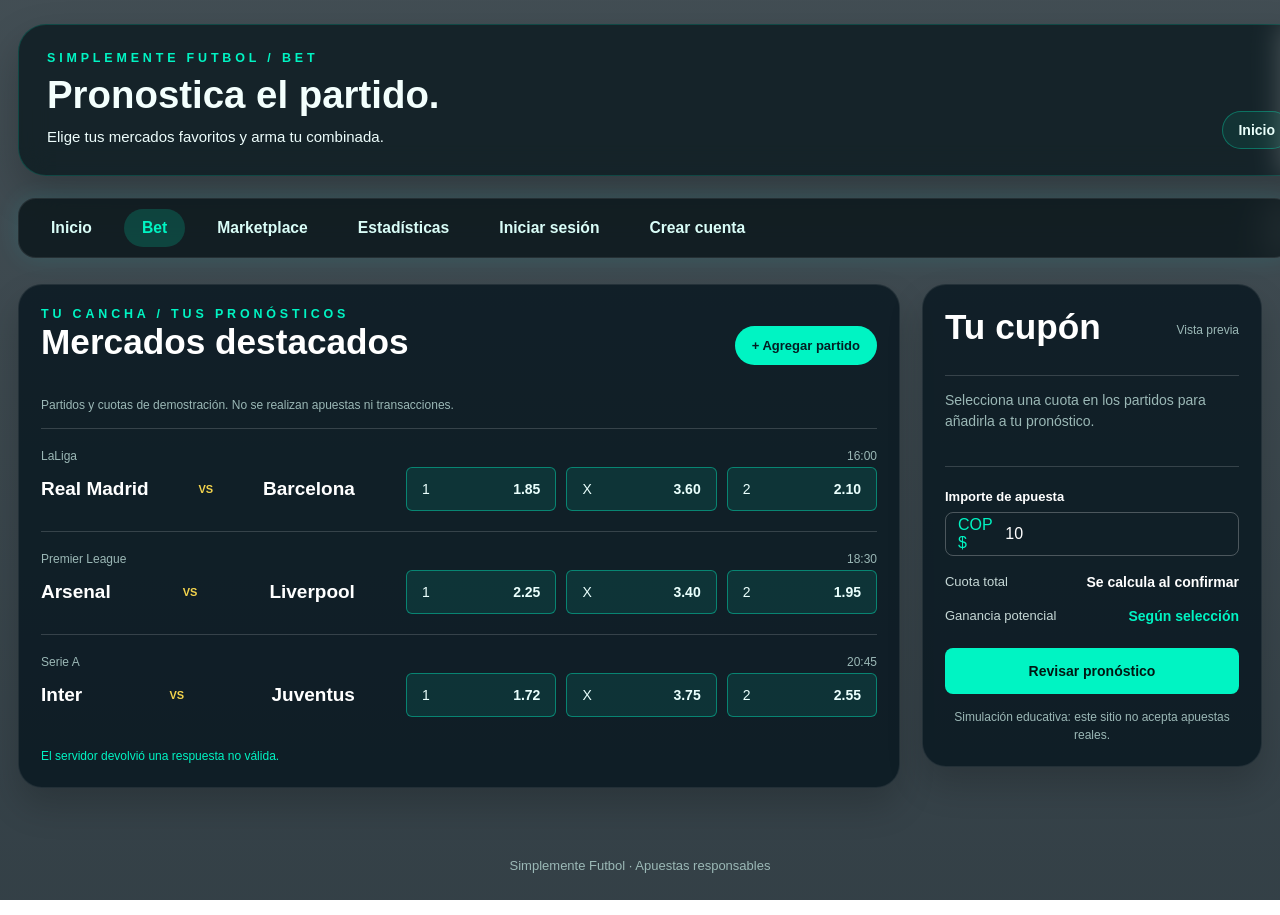
==== commit 223353bb: "Ultima actualizacion" ====
--- a/html/Bet.html
+++ b/html/Bet.html
@@ -7,6 +7,7 @@
     <title>Bet | Simplemente Futbol</title>
     <link rel="stylesheet" href="/css/styles.css">
     <link rel="stylesheet" href="/css/bet.css">
+    <script src="/JS/api.js" defer></script>
     <script src="/JS/bet.js" defer></script>
 </head>
 
@@ -26,17 +27,56 @@
             <a class="active" href="/html/Bet.html" aria-current="page">Bet</a>
             <a href="/html/Marketplace.html">Marketplace</a>
             <a href="/html/Estadistica.html">Estadísticas</a>
+            <a href="/html/login.html">Iniciar sesión</a>
+            <a href="/html/signup.html">Crear cuenta</a>
         </nav>
 
         <main class="bet-layout" id="partidos">
             <section class="matches-panel" aria-labelledby="matches-title">
                 <div class="section-heading">
                     <div>
-                        <p class="eyebrow">HOY / 21 SEPTIEMBRE</p>
+                        <p class="eyebrow">TU CANCHA / TUS PRONÓSTICOS</p>
                         <h2 id="matches-title">Mercados destacados</h2>
                     </div>
-                    <span class="live-dot">EN VIVO</span>
+                    <button class="add-match-toggle" id="toggle-match-form" type="button" aria-expanded="false" aria-controls="add-match-form">+ Agregar partido</button>
                 </div>
+                <p class="demo-note">Partidos y cuotas de demostración. No se realizan apuestas ni transacciones.</p>
+                <form class="add-match-panel" id="add-match-form" hidden>
+                    <div class="add-match-heading">
+                        <div>
+                            <p class="eyebrow">ARMA TU ENCUENTRO</p>
+                            <h3>Agregar partido personalizado</h3>
+                        </div>
+                        <button class="close-match-form" id="close-match-form" type="button" aria-label="Cerrar formulario">×</button>
+                    </div>
+                    <div class="match-form-grid">
+                        <label>Competición
+                            <input name="competition" type="text" maxlength="40" placeholder="Ej. Liga local" required>
+                        </label>
+                        <label>Fecha y hora
+                            <input name="kickoff" type="datetime-local" required>
+                        </label>
+                        <label>Equipo local
+                            <input name="homeTeam" type="text" maxlength="40" placeholder="Equipo local" required>
+                        </label>
+                        <label>Equipo visitante
+                            <input name="awayTeam" type="text" maxlength="40" placeholder="Equipo visitante" required>
+                        </label>
+                        <label>Cuota local
+                            <input name="homeOdds" type="number" min="1.01" max="1000" step="0.01" placeholder="2.00" required>
+                        </label>
+                        <label>Cuota empate
+                            <input name="drawOdds" type="number" min="1.01" max="1000" step="0.01" placeholder="3.00" required>
+                        </label>
+                        <label>Cuota visitante
+                            <input name="awayOdds" type="number" min="1.01" max="1000" step="0.01" placeholder="2.50" required>
+                        </label>
+                    </div>
+                    <div class="match-form-actions">
+                        <p>Se guardará en la base de datos. Inicia sesión para agregar un partido.</p>
+                        <button class="add-match-submit" type="submit">Guardar partido</button>
+                    </div>
+                </form>
                 <article class="match-card">
                     <div class="match-meta"><span>LaLiga</span><span>16:00</span></div>
                     <div class="teams"><strong>Real Madrid</strong><span>VS</span><strong>Barcelona</strong></div>
@@ -73,6 +113,8 @@
                             for="juventus"><span>2</span><strong>2.55</strong></label>
                     </div>
                 </article>
+                <div id="custom-matches" aria-live="polite"></div>
+                <p class="match-feedback" id="match-feedback" role="status" aria-live="polite"></p>
             </section>
 
             <aside class="bet-slip" aria-labelledby="slip-title">
@@ -88,6 +130,7 @@
                 <div class="slip-total"><span>Cuota total</span><strong>Se calcula al confirmar</strong></div>
                 <div class="slip-total potential"><span>Ganancia potencial</span><strong>Según selección</strong></div>
                 <a class="place-bet" href="#partidos">Revisar pronóstico</a>
+                <p class="bet-disclaimer">Simulación educativa: este sitio no acepta apuestas reales.</p>
             </aside>
         </main>
 
--- a/css/bet.css
+++ b/css/bet.css
@@ -142,6 +142,143 @@
     text-align: left;
 }
 
+.section-heading {
+    margin-bottom: 12px;
+}
+
+.add-match-toggle,
+.add-match-submit {
+    border: 1px solid rgba(0, 244, 195, .38);
+    border-radius: 999px;
+    background: #00f4c3;
+    color: #041d23;
+    padding: 11px 16px;
+    cursor: pointer;
+    font: 700 13px Arial, sans-serif;
+}
+
+.add-match-toggle:hover,
+.add-match-submit:hover {
+    background: #8dffe6;
+}
+
+.demo-note,
+.bet-disclaimer,
+.match-form-actions p,
+.match-feedback {
+    color: #9bb8b6;
+    font: 12px/1.5 Arial, sans-serif;
+}
+
+.demo-note {
+    margin: 0 0 14px;
+}
+
+.add-match-panel {
+    margin: 0 0 18px;
+    padding: 18px;
+    border: 1px solid rgba(0, 244, 195, .22);
+    border-radius: 16px;
+    background: rgba(0, 244, 195, .045);
+}
+
+.add-match-panel[hidden] {
+    display: none;
+}
+
+.add-match-heading,
+.match-form-actions {
+    display: flex;
+    align-items: center;
+    justify-content: space-between;
+    gap: 12px;
+}
+
+.add-match-heading h3 {
+    margin: 6px 0 16px;
+    color: #f3fffd;
+    font: 700 1.15rem Arial, sans-serif;
+    text-align: left;
+}
+
+.close-match-form {
+    align-self: flex-start;
+    border: 0;
+    background: transparent;
+    color: #9bb8b6;
+    cursor: pointer;
+    font-size: 24px;
+}
+
+.match-form-grid {
+    display: grid;
+    grid-template-columns: repeat(2, minmax(0, 1fr));
+    gap: 12px;
+}
+
+.match-form-grid label {
+    display: grid;
+    gap: 7px;
+    color: #c6d8d6;
+    font: 700 12px Arial, sans-serif;
+}
+
+.match-form-grid input {
+    box-sizing: border-box;
+    width: 100%;
+    min-width: 0;
+    min-height: 42px;
+    border: 1px solid rgba(255, 255, 255, .13);
+    border-radius: 8px;
+    outline: 0;
+    background: rgba(3, 15, 20, .8);
+    color: #edfdfc;
+    padding: 0 10px;
+    font: 13px Arial, sans-serif;
+}
+
+.match-form-grid input:focus {
+    border-color: #00f4c3;
+}
+
+.match-form-actions {
+    margin-top: 16px;
+}
+
+.match-form-actions p {
+    margin: 0;
+}
+
+.custom-match-card {
+    position: relative;
+}
+
+.delete-custom-match {
+    grid-column: 1 / -1;
+    justify-self: start;
+    border: 0;
+    background: transparent;
+    color: #9bb8b6;
+    padding: 0;
+    cursor: pointer;
+    font: 12px Arial, sans-serif;
+}
+
+.delete-custom-match:hover {
+    color: #ff9a9a;
+}
+
+.match-feedback {
+    min-height: 1.5em;
+    margin: 10px 0 0;
+    color: #00f4c3;
+}
+
+.bet-disclaimer {
+    margin: 14px 0 0;
+    text-align: center;
+}
+
 .live-dot {
     color: #00f4c3;
     font: 700 11px Arial, sans-serif;
@@ -416,4 +553,13 @@
     .odd-button {
         padding: 12px 10px;
     }
+
+    .match-form-grid {
+        grid-template-columns: 1fr;
+    }
+
+    .match-form-actions {
+        align-items: flex-start;
+        flex-direction: column;
+    }
 }
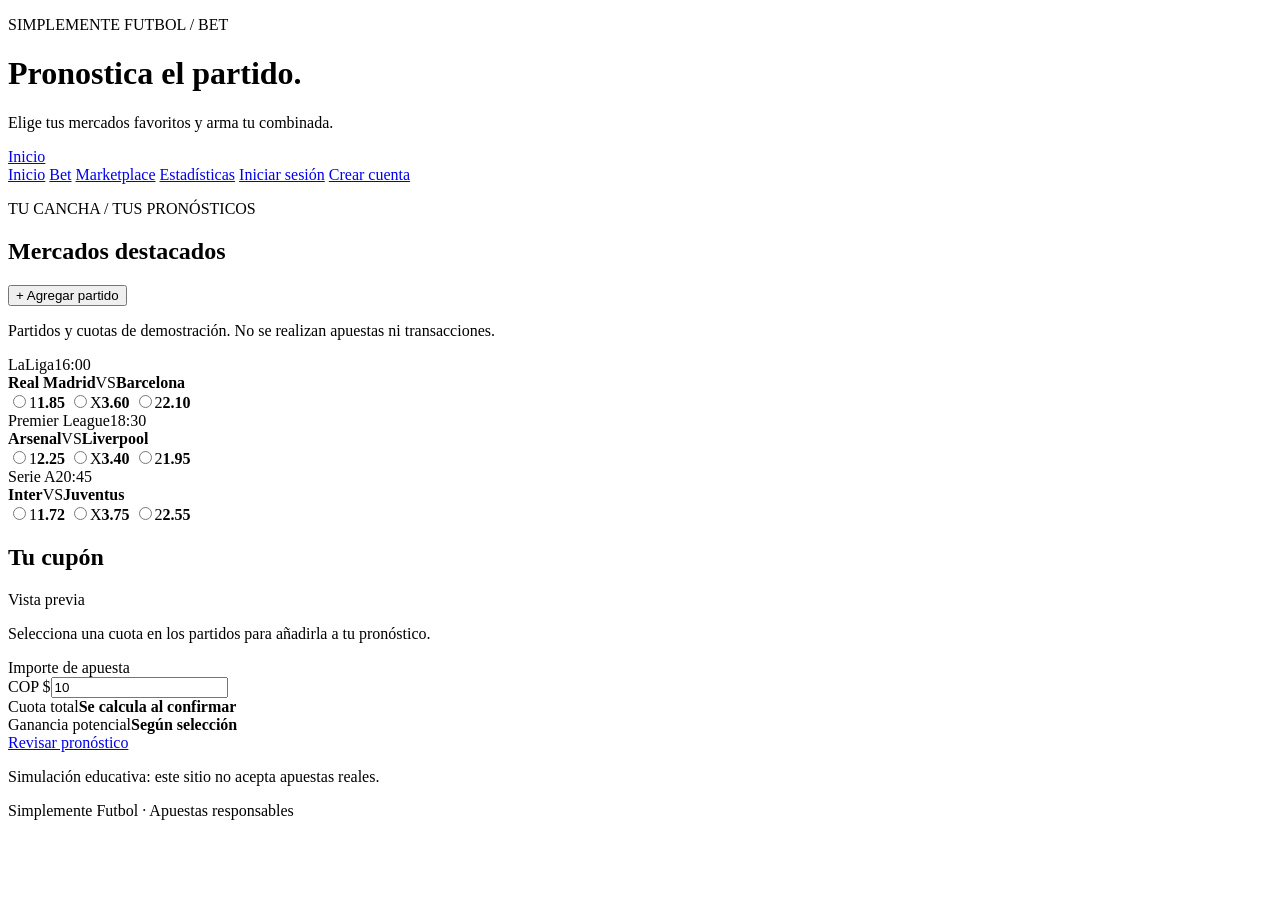
==== commit 7956a47d: "base de datos" ====
--- a/html/Bet.html
+++ b/html/Bet.html
@@ -3,12 +3,13 @@
 
 <head>
     <meta charset="UTF-8">
+    <base href="/Simplemente-Futbol/">
     <meta name="viewport" content="width=device-width, initial-scale=1.0">
     <title>Bet | Simplemente Futbol</title>
-    <link rel="stylesheet" href="/css/styles.css">
-    <link rel="stylesheet" href="/css/bet.css">
-    <script src="/JS/api.js" defer></script>
-    <script src="/JS/bet.js" defer></script>
+    <link rel="stylesheet" href="css/styles.css">
+    <link rel="stylesheet" href="css/bet.css">
+    <script src="JS/api.js" defer></script>
+    <script src="JS/bet.js" defer></script>
 </head>
 
 <body class="bet-page">
@@ -19,16 +20,16 @@
                 <h1>Pronostica el partido.</h1>
                 <p class="bet-intro">Elige tus mercados favoritos y arma tu combinada.</p>
             </div>
-            <a class="back-link" href="/html/index.html">Inicio</a>
+            <a class="back-link" href="html/index.html">Inicio</a>
         </header>
 
         <nav class="bet-nav" aria-label="Navegación principal">
-            <a href="/html/index.html">Inicio</a>
-            <a class="active" href="/html/Bet.html" aria-current="page">Bet</a>
-            <a href="/html/Marketplace.html">Marketplace</a>
-            <a href="/html/Estadistica.html">Estadísticas</a>
-            <a href="/html/login.html">Iniciar sesión</a>
-            <a href="/html/signup.html">Crear cuenta</a>
+            <a href="html/index.html">Inicio</a>
+            <a class="active" href="html/Bet.html" aria-current="page">Bet</a>
+            <a href="html/Marketplace.html">Marketplace</a>
+            <a href="html/Estadistica.html">Estadísticas</a>
+            <a href="html/login.html">Iniciar sesión</a>
+            <a href="html/signup.html">Crear cuenta</a>
         </nav>
 
         <main class="bet-layout" id="partidos">
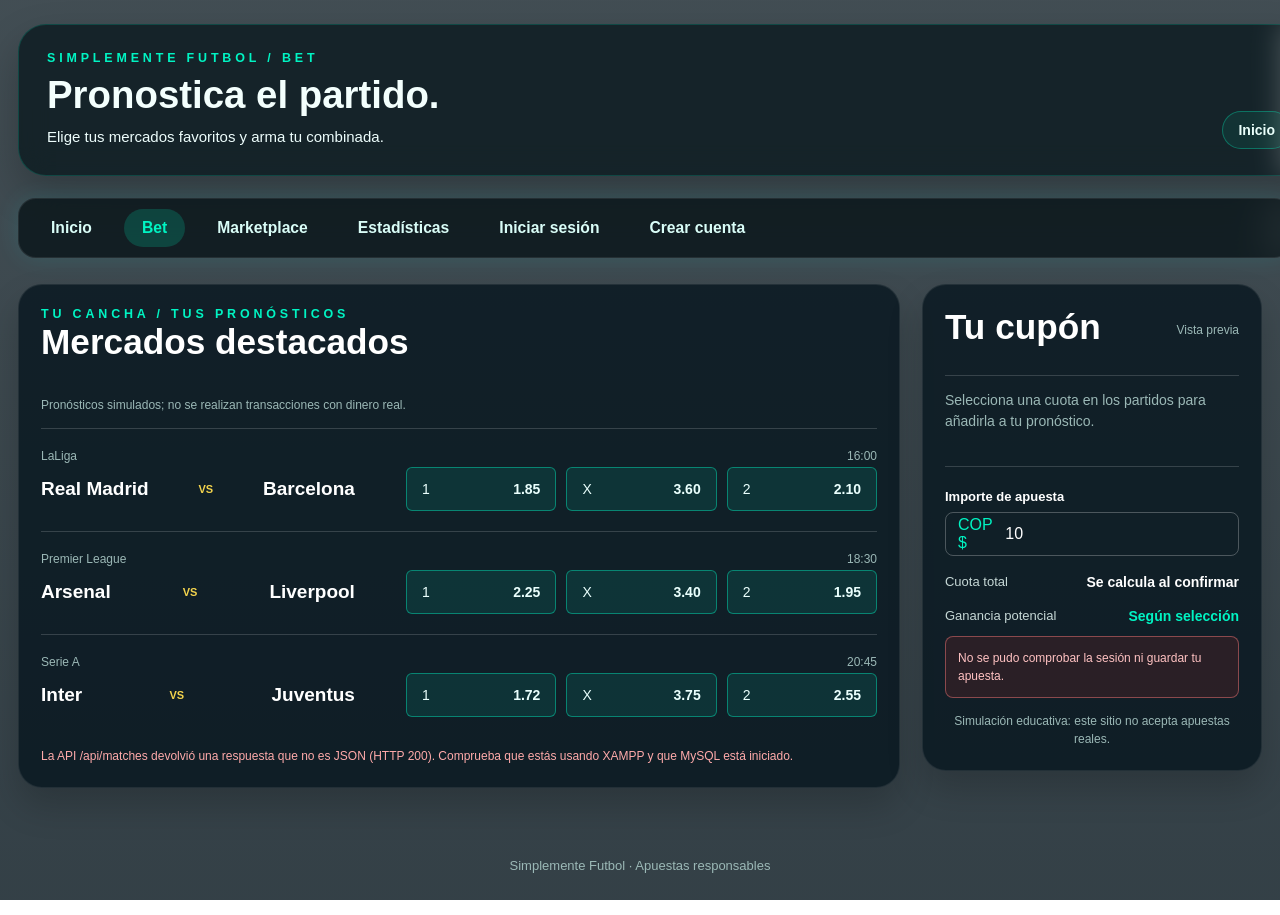
==== commit 98a25958: "cambios" ====
--- a/html/Bet.html
+++ b/html/Bet.html
@@ -3,13 +3,12 @@
 
 <head>
     <meta charset="UTF-8">
-    <base href="/Simplemente-Futbol/">
     <meta name="viewport" content="width=device-width, initial-scale=1.0">
     <title>Bet | Simplemente Futbol</title>
-    <link rel="stylesheet" href="css/styles.css">
-    <link rel="stylesheet" href="css/bet.css">
-    <script src="JS/api.js" defer></script>
-    <script src="JS/bet.js" defer></script>
+    <link rel="stylesheet" href="../css/styles.css">
+    <link rel="stylesheet" href="../css/bet.css">
+    <script src="../JS/api.js" defer></script>
+    <script src="../JS/bet.js" defer></script>
 </head>
 
 <body class="bet-page">
@@ -20,16 +19,16 @@
                 <h1>Pronostica el partido.</h1>
                 <p class="bet-intro">Elige tus mercados favoritos y arma tu combinada.</p>
             </div>
-            <a class="back-link" href="html/index.html">Inicio</a>
+            <a class="back-link" href="./index.html">Inicio</a>
         </header>
 
         <nav class="bet-nav" aria-label="Navegación principal">
-            <a href="html/index.html">Inicio</a>
-            <a class="active" href="html/Bet.html" aria-current="page">Bet</a>
-            <a href="html/Marketplace.html">Marketplace</a>
-            <a href="html/Estadistica.html">Estadísticas</a>
-            <a href="html/login.html">Iniciar sesión</a>
-            <a href="html/signup.html">Crear cuenta</a>
+            <a href="./index.html">Inicio</a>
+            <a class="active" href="./Bet.html" aria-current="page">Bet</a>
+            <a href="./Marketplace.html">Marketplace</a>
+            <a href="./Estadistica.html">Estadísticas</a>
+            <a href="./login.html">Iniciar sesión</a>
+            <a href="./signup.html">Crear cuenta</a>
         </nav>
 
         <main class="bet-layout" id="partidos">
@@ -39,9 +38,9 @@
                         <p class="eyebrow">TU CANCHA / TUS PRONÓSTICOS</p>
                         <h2 id="matches-title">Mercados destacados</h2>
                     </div>
-                    <button class="add-match-toggle" id="toggle-match-form" type="button" aria-expanded="false" aria-controls="add-match-form">+ Agregar partido</button>
+                    <button class="add-match-toggle" id="toggle-match-form" type="button" aria-expanded="false" aria-controls="add-match-form" hidden>+ Agregar partido</button>
                 </div>
-                <p class="demo-note">Partidos y cuotas de demostración. No se realizan apuestas ni transacciones.</p>
+                <p class="demo-note">Pronósticos simulados; no se realizan transacciones con dinero real.</p>
                 <form class="add-match-panel" id="add-match-form" hidden>
                     <div class="add-match-heading">
                         <div>
@@ -74,7 +73,7 @@
                         </label>
                     </div>
                     <div class="match-form-actions">
-                        <p>Se guardará en la base de datos. Inicia sesión para agregar un partido.</p>
+                        <p>Solo el administrador puede guardar partidos en la base de datos.</p>
                         <button class="add-match-submit" type="submit">Guardar partido</button>
                     </div>
                 </form>
@@ -126,11 +125,16 @@
                     <p class="empty-slip">Selecciona una cuota en los partidos para añadirla a tu pronóstico.</p>
                 </div>
                 <label class="stake-label" for="stake">Importe de apuesta</label>
-                <div class="stake-input"><span>COP $</span><input id="stake" type="number" min="1" step="1" value="10">
+                <div class="stake-input"><span>COP $</span><input id="stake" type="number" min="1" max="1000000000" step="1" value="10" required>
                 </div>
                 <div class="slip-total"><span>Cuota total</span><strong>Se calcula al confirmar</strong></div>
                 <div class="slip-total potential"><span>Ganancia potencial</span><strong>Según selección</strong></div>
-                <a class="place-bet" href="#partidos">Revisar pronóstico</a>
+                <button class="place-bet" id="place-bet" type="button" hidden>Guardar apuesta simulada</button>
+                <p class="bet-login-required" id="bet-login-required" hidden>
+                    Inicia sesión para guardar tu apuesta simulada.
+                    <a href="./login.html">Iniciar sesión</a>
+                </p>
+                <p class="bet-feedback" id="bet-feedback" role="status" aria-live="polite" aria-atomic="true"></p>
                 <p class="bet-disclaimer">Simulación educativa: este sitio no acepta apuestas reales.</p>
             </aside>
         </main>
--- a/css/styles.css
+++ b/css/styles.css
@@ -0,0 +1,746 @@
+
+p {
+  color: rgb(0, 0, 0);
+  font-family: italic;
+  font-size: 30px;
+  align-items: center;
+}
+
+h1 {
+  color: #00F4C3;
+  font-size: 70px;
+  text-align: center;
+}
+
+h2 {
+  color: #00F4C3;
+  font-size: 70px;
+  text-align: center;
+}
+
+h3 {
+  color: #00F4C3;
+  font-size: 70px;
+  text-align: center;
+}
+
+nav {
+  background-color: #00f4c3;
+  padding: 35px 40px;
+  border-radius: 60px;
+  backdrop-filter: blur(20px);
+  display: flex;
+  gap: 40px;
+  box-shadow: 0 0 25px rgba(0, 255, 255, 0.1);
+}
+
+nav a {
+  position: relative;
+  color: #000000;
+  text-decoration: none;
+  font-size: 30px;
+  font-weight: 300;
+}
+
+nav a:hover {
+  color: #000000;
+}
+
+nav a::after {
+  content: '';
+  position: absolute;
+  left: 0;
+  bottom: 0;
+  width: 100%;
+  height: 5px;
+  background: linear-gradient(90deg, #000000, #0000);
+  transform: scaleX(0);
+  transform-origin: right;
+  transition: transform 0.3s ease;
+}
+
+nav a:hover::after {
+  transform: scaleX(1);
+  transform-origin: left;
+}
+   body {
+            background-image: url("https://images.unsplash.com/photo-1486286701208-1d58e9338013?q=80&w=870&auto=format&fit=crop&ixlib=rb-4.1.0&ixid=M3wxMjA3fDB8MHxwaG90by1wYWdlfHx8fGVufDB8fHx8fA%3D%3D");
+            background-size: cover;       
+            background-repeat: no-repeat; 
+            background-position: center;  
+            background-attachment: fixed;   
+            height: 100vh;   
+            border-radius: 35px;    
+            box-shadow: 0 0 25px rgba(255, 255, 255, 0.8);
+        }
+section {
+  display: flex;
+  width: 600px;
+  height: 430px;
+  gap: 5px;
+}        
+section img {
+  width: 0px;
+  flex-grow: 1;
+  object-fit: cover;
+  opacity: .8;
+  transition: .5s ease;
+  object-position: center;
+}
+section img:hover {
+  cursor: crosshair;
+  width: 300px;
+  opacity: 1;
+  filter: contrast(120%);
+}
+
+.home-page {
+  height: auto;
+  min-height: 100vh;
+  margin: 0;
+  padding: 1px 0 24px;
+  border-radius: 0;
+  box-shadow: none;
+  background-image: linear-gradient(rgba(7, 22, 30, 0.76), rgba(7, 22, 30, 0.82)),
+    url("https://images.unsplash.com/photo-1522778119026-d647f0596c20?auto=format&fit=crop&w=1800&q=85");
+  background-size: cover;
+  background-repeat: no-repeat;
+  background-position: center;
+  background-attachment: fixed;
+  color: #edfdfc;
+  font-family: Arial, sans-serif;
+}
+
+.home-page > center:first-of-type {
+  display: block;
+  box-sizing: border-box;
+  width: min(1320px, calc(100% - 36px));
+  margin: 24px auto 0;
+  padding: 26px 28px;
+  border: 1px solid rgba(0, 244, 195, 0.18);
+  border-radius: 28px;
+  background: rgba(5, 20, 26, 0.72);
+  box-shadow: 0 18px 40px rgba(0, 0, 0, 0.22);
+  backdrop-filter: blur(14px);
+  text-align: left;
+}
+
+.home-page h1 {
+  margin: 0;
+  color: #f3fffd;
+  font-size: 3rem;
+  line-height: 1.1;
+  text-align: left;
+}
+
+.home-page nav {
+  box-sizing: border-box;
+  width: min(1320px, calc(100% - 36px));
+  margin: 22px auto 26px;
+  padding: 10px 14px;
+  display: flex;
+  flex-wrap: wrap;
+  gap: 8px;
+  border: 1px solid rgba(255, 255, 255, 0.08);
+  border-radius: 18px;
+  background: rgba(4, 17, 21, 0.75);
+  box-shadow: none;
+  backdrop-filter: blur(14px);
+}
+
+.home-page nav a {
+  padding: 10px 18px;
+  border-radius: 999px;
+  color: #d9fdf7;
+  font-size: 0.98rem;
+  font-weight: 600;
+  text-decoration: none;
+  transition: background 0.2s ease, color 0.2s ease;
+}
+
+.home-page nav a::after {
+  content: none;
+}
+
+.home-page nav a:hover {
+  background: rgba(0, 244, 195, 0.18);
+  color: #00f4c3;
+}
+
+.home-page > p {
+  box-sizing: border-box;
+  width: min(1320px, calc(100% - 36px));
+  margin: 0 auto 22px;
+  padding: 22px 24px;
+  border: 1px solid rgba(255, 255, 255, 0.08);
+  border-radius: 18px;
+  background: rgba(7, 22, 30, 0.8);
+  color: #edfdfc;
+  font: 16px/1.7 Arial, sans-serif;
+}
+
+.home-page > center:last-of-type {
+  display: block;
+}
+
+.home-page section {
+  box-sizing: border-box;
+  width: min(1320px, calc(100% - 36px));
+  height: 380px;
+  margin: 0 auto;
+  gap: 8px;
+  overflow: hidden;
+  border: 1px solid rgba(255, 255, 255, 0.08);
+  border-radius: 18px;
+  box-shadow: 0 18px 35px rgba(0, 0, 0, 0.22);
+}
+
+.home-page section img {
+  flex: 1 1 0;
+  min-width: 0;
+  width: auto;
+  opacity: 0.82;
+  transition: flex 0.4s ease, opacity 0.3s ease;
+}
+
+.home-page section img:hover {
+  flex: 2.4 1 0;
+  width: auto;
+  opacity: 1;
+}
+
+.home-page .bet-footer {
+  width: min(1320px, calc(100% - 36px));
+  margin: 22px auto 0;
+  padding: 12px 0;
+}
+
+.home-page .bet-footer p {
+  color: #9bb8b6;
+  font: 13px Arial, sans-serif;
+}
+
+@media (max-width: 640px) {
+  .home-page > center:first-of-type {
+    padding: 22px;
+  }
+
+  .home-page h1 {
+    font-size: 2rem;
+  }
+
+  .home-page nav {
+    gap: 4px;
+  }
+
+  .home-page nav a {
+    padding: 9px 12px;
+    font-size: 0.9rem;
+  }
+
+  .home-page > p {
+    padding: 18px;
+  }
+
+  .home-page section {
+    height: auto;
+    display: grid;
+    grid-template-columns: repeat(2, minmax(0, 1fr));
+  }
+
+  .home-page section img,
+  .home-page section img:hover {
+    width: 100%;
+    height: auto;
+    aspect-ratio: 4 / 3;
+    flex: initial;
+    opacity: 1;
+  }
+}
+
+.bet-footer {
+    margin-top: 10px;
+    text-align: center;
+}
+
+.bet-footer p {
+    margin: 0;
+    color: #9bb8b6;
+    font: 13px Arial, sans-serif;
+}
+
+.media-page {
+  background-image: linear-gradient(rgba(7, 22, 30, 0.7), rgba(7, 22, 30, 0.8)),
+    url("https://images.unsplash.com/photo-1522778119026-d647f0596c20?auto=format&fit=crop&w=1600&q=80");
+  background-size: cover;
+  background-repeat: no-repeat;
+  background-position: center;
+  background-attachment: fixed;
+  color: #edfdfc;
+  min-height: 100vh;
+}
+
+.media-shell {
+  max-width: 1320px;
+  margin: 0 auto;
+  padding: 28px 18px 40px;
+}
+
+.media-header {
+  display: flex;
+  align-items: flex-end;
+  justify-content: space-between;
+  gap: 20px;
+  background: rgba(5, 20, 26, 0.72);
+  border: 1px solid rgba(0, 244, 195, 0.18);
+  border-radius: 28px;
+  padding: 26px 28px;
+  box-shadow: 0 18px 40px rgba(0, 0, 0, 0.22);
+  backdrop-filter: blur(14px);
+}
+
+.media-header h1 {
+  margin: 6px 0 0;
+  font-size: clamp(2.2rem, 3vw, 3rem);
+  text-align: left;
+}
+
+.eyebrow {
+  margin: 0;
+  font-size: 0.78rem;
+  letter-spacing: 0.24rem;
+  text-transform: uppercase;
+  color: #00f4c3;
+}
+
+.back-link {
+  display: inline-flex;
+  align-items: center;
+  justify-content: center;
+  padding: 12px 20px;
+  border-radius: 999px;
+  background: #00f4c3;
+  color: #041d23;
+  text-decoration: none;
+  font-weight: 700;
+  transition: transform 0.2s ease, box-shadow 0.2s ease;
+}
+
+.back-link:hover {
+  transform: translateY(-1px);
+  box-shadow: 0 10px 20px rgba(0, 244, 195, 0.28);
+}
+
+.media-nav {
+  display: flex;
+  gap: 14px;
+  flex-wrap: wrap;
+  margin: 22px 0 26px;
+  background: rgba(4, 17, 21, 0.75);
+  border: 1px solid rgba(255, 255, 255, 0.08);
+  border-radius: 18px;
+  padding: 10px 14px;
+}
+
+.media-nav a {
+  color: #d9fdf7;
+  text-decoration: none;
+  padding: 10px 18px;
+  border-radius: 999px;
+  font-size: 0.98rem;
+  font-weight: 600;
+  transition: background 0.2s ease, color 0.2s ease;
+}
+
+.media-nav a.active,
+.media-nav a:hover {
+  background: rgba(0, 244, 195, 0.18);
+  color: #00f4c3;
+}
+
+.media-layout {
+  display: grid;
+  grid-template-columns: 260px minmax(0, 1fr) 280px;
+  gap: 22px;
+  align-items: start;
+}
+
+.media-sidebar,
+.media-feed {
+  display: flex;
+  flex-direction: column;
+  gap: 22px;
+}
+
+.media-panel {
+  background: rgba(7, 22, 30, 0.8);
+  border: 1px solid rgba(255, 255, 255, 0.08);
+  border-radius: 24px;
+  box-shadow: 0 18px 35px rgba(0, 0, 0, 0.2);
+  overflow: hidden;
+}
+
+.profile-card .profile-cover {
+  height: 92px;
+  background: linear-gradient(135deg, rgba(0, 244, 195, 0.7), rgba(20, 108, 136, 0.7));
+}
+
+.profile-main {
+  padding: 0 18px 8px;
+  margin-top: -28px;
+}
+
+.profile-main h2 {
+  margin: 14px 0 4px;
+  font-size: 1.4rem;
+  text-align: left;
+  color: #f7fffe;
+}
+
+.profile-main p {
+  margin: 0;
+  color: #9ab7b4;
+  font-size: 0.9rem;
+}
+
+.avatar {
+  display: inline-flex;
+  align-items: center;
+  justify-content: center;
+  width: 42px;
+  height: 42px;
+  border-radius: 50%;
+  background: linear-gradient(135deg, #00f4c3, #0f90a6);
+  color: #062023;
+  font-weight: 800;
+  box-shadow: 0 6px 15px rgba(0, 244, 195, 0.25);
+}
+
+.avatar.large {
+  width: 70px;
+  height: 70px;
+  font-size: 1.1rem;
+}
+
+.profile-stats {
+  display: grid;
+  grid-template-columns: repeat(3, 1fr);
+  gap: 10px;
+  padding: 14px 18px 18px;
+  border-top: 1px solid rgba(255, 255, 255, 0.06);
+}
+
+.profile-stats div {
+  display: flex;
+  flex-direction: column;
+  gap: 4px;
+  text-align: center;
+}
+
+.profile-stats strong {
+  font-size: 1.1rem;
+  color: #00f4c3;
+}
+
+.profile-stats span {
+  font-size: 0.72rem;
+  color: #a7c7c4;
+}
+
+.shortcuts-panel,
+.trending-panel,
+.contacts-panel {
+  padding: 18px 18px 14px;
+}
+
+.shortcuts-panel h3,
+.trending-panel h3,
+.contacts-panel h3 {
+  margin: 0 0 14px;
+  color: #f1fffe;
+  font-size: 1.05rem;
+  text-align: left;
+}
+
+.shortcuts-panel ul,
+.trending-panel ul {
+  list-style: none;
+  margin: 0;
+  padding: 0;
+  display: flex;
+  flex-direction: column;
+  gap: 12px;
+}
+
+.shortcuts-panel li,
+.trending-panel li {
+  display: flex;
+  justify-content: space-between;
+  align-items: center;
+  gap: 12px;
+  padding: 10px 12px;
+  border-radius: 12px;
+  background: rgba(255, 255, 255, 0.03);
+  color: #ebfffd;
+}
+
+.shortcuts-panel li {
+  justify-content: flex-start;
+}
+
+.trending-panel li {
+  flex-direction: column;
+  align-items: flex-start;
+}
+
+.trending-panel small {
+  color: #9ab7b4;
+}
+
+.composer {
+  padding: 18px;
+}
+
+.composer-head {
+  display: flex;
+  align-items: center;
+  gap: 12px;
+  margin-bottom: 12px;
+  color: #dffef9;
+  font-weight: 600;
+}
+
+.composer textarea {
+  width: 100%;
+  background: rgba(255, 255, 255, 0.04);
+  border: 1px solid rgba(255, 255, 255, 0.08);
+  border-radius: 18px;
+  padding: 14px 16px;
+  resize: vertical;
+  font: inherit;
+  color: #f1fffe;
+}
+
+.composer textarea::placeholder {
+  color: #9ab7b4;
+}
+
+.composer-actions {
+  display: flex;
+  justify-content: flex-end;
+  gap: 10px;
+  margin-top: 14px;
+  flex-wrap: wrap;
+}
+
+.composer-actions button,
+.post-actions button,
+.mini-button {
+  border: 0;
+  border-radius: 999px;
+  background: rgba(255, 255, 255, 0.06);
+  color: #eefffb;
+  padding: 9px 14px;
+  font: inherit;
+  cursor: pointer;
+}
+
+.composer-actions .primary {
+  background: #00f4c3;
+  color: #031c20;
+  font-weight: 700;
+}
+
+.stories-row {
+  display: grid;
+  grid-template-columns: repeat(4, minmax(0, 1fr));
+  gap: 14px;
+}
+
+.story-card {
+  background: rgba(7, 22, 30, 0.72);
+  border: 1px solid rgba(255, 255, 255, 0.07);
+  border-radius: 18px;
+  overflow: hidden;
+  box-shadow: 0 10px 25px rgba(0, 0, 0, 0.18);
+}
+
+.story-image {
+  height: 120px;
+  background-size: cover;
+  background-position: center;
+}
+
+.story-one { background-image: url("https://images.unsplash.com/photo-1521412644187-c49fa049e84d?auto=format&fit=crop&w=800&q=80"); }
+.story-two { background-image: url("https://images.unsplash.com/photo-1547347298-4074fc3086f0?auto=format&fit=crop&w=800&q=80"); }
+.story-three { background-image: url("https://images.unsplash.com/photo-1574629810360-7efbbe195018?auto=format&fit=crop&w=800&q=80"); }
+.story-four { background-image: url("https://images.unsplash.com/photo-1553778263-73a83bab9b0c?auto=format&fit=crop&w=800&q=80"); }
+
+.story-card span {
+  display: block;
+  text-align: center;
+  padding: 10px 8px 12px;
+  color: #eefffb;
+  font-weight: 600;
+}
+
+.post-card {
+  padding: 18px;
+}
+
+.post-header {
+  display: flex;
+  justify-content: space-between;
+  align-items: center;
+  gap: 12px;
+  margin-bottom: 12px;
+}
+
+.post-author {
+  display: flex;
+  align-items: center;
+  gap: 12px;
+}
+
+.post-author h3 {
+  margin: 0;
+  font-size: 1.02rem;
+  color: #f1fffd;
+  text-align: left;
+}
+
+.post-author span {
+  color: #9ab7b4;
+  font-size: 0.8rem;
+}
+
+.post-text {
+  margin: 0 0 14px;
+  color: #edfdfc;
+  line-height: 1.6;
+}
+
+.post-image {
+  display: block;
+  width: 100%;
+  height: 340px;
+  object-fit: cover;
+  border-radius: 18px;
+  border: 1px solid rgba(255, 255, 255, 0.08);
+}
+
+.post-stats {
+  display: flex;
+  gap: 16px;
+  flex-wrap: wrap;
+  padding-top: 14px;
+  color: #9ab7b4;
+  font-size: 0.82rem;
+}
+
+.post-actions {
+  display: flex;
+  gap: 10px;
+  flex-wrap: wrap;
+  padding-top: 14px;
+  margin-top: 10px;
+  border-top: 1px solid rgba(255, 255, 255, 0.06);
+}
+
+.comments-box {
+  margin-top: 14px;
+  display: flex;
+  flex-direction: column;
+  gap: 10px;
+}
+
+.comment {
+  background: rgba(255, 255, 255, 0.03);
+  border-radius: 12px;
+  padding: 10px 12px;
+}
+
+.comment-user {
+  display: inline-block;
+  margin-bottom: 4px;
+  color: #00f4c3;
+  font-weight: 700;
+}
+
+.comment p {
+  margin: 0;
+  color: #d8f9f5;
+  line-height: 1.5;
+}
+
+.contact-item {
+  display: flex;
+  align-items: center;
+  gap: 10px;
+  padding: 8px 0;
+  color: #effefb;
+}
+
+.status {
+  width: 10px;
+  height: 10px;
+  border-radius: 50%;
+  display: inline-block;
+}
+
+.status.online { background: #2de6a0; }
+.status.away { background: #ffd166; }
+.status.offline { background: #909ea1; }
+
+@media (max-width: 1100px) {
+  .media-layout {
+    grid-template-columns: 240px 1fr;
+  }
+
+  .right-panel {
+    grid-column: 1 / -1;
+  }
+}
+
+@media (max-width: 820px) {
+  .media-layout {
+    grid-template-columns: 1fr;
+  }
+
+  .media-header {
+    flex-direction: column;
+    align-items: flex-start;
+  }
+
+  .stories-row {
+    grid-template-columns: repeat(2, minmax(0, 1fr));
+  }
+}
+
+@media (max-width: 520px) {
+  .media-shell {
+    padding: 18px 12px 28px;
+  }
+
+  .media-header,
+  .media-panel,
+  .media-nav {
+    border-radius: 18px;
+  }
+
+  .composer-actions {
+    justify-content: stretch;
+  }
+
+  .composer-actions button {
+    flex: 1 1 140px;
+  }
+
+  .post-image {
+    height: 220px;
+  }
+
+  .stories-row {
+    grid-template-columns: 1fr;
+  }
+}
--- a/css/bet.css
+++ b/css/bet.css
@@ -0,0 +1,620 @@
+/* Estilos de la página de apuestas */
+.bet-page {
+    min-height: 100vh;
+    height: auto;
+    margin: 0;
+    border-radius: 0;
+    box-shadow: none;
+    background-image: linear-gradient(rgba(7, 22, 30, 0.76), rgba(7, 22, 30, 0.82)),
+        url("https://images.unsplash.com/photo-1522778119026-d647f0596c20?auto=format&fit=crop&w=1800&q=85");
+    background-size: cover;
+    background-repeat: no-repeat;
+    background-position: center;
+    background-attachment: fixed;
+    color: #edfdfc;
+    font-family: Arial, sans-serif;
+}
+
+.bet-shell {
+    max-width: 1320px;
+    margin: 0 auto;
+    padding: 24px 18px 42px;
+}
+
+.bet-header,
+.bet-layout,
+.bet-nav {
+    width: 100%;
+}
+
+.bet-header {
+    display: flex;
+    align-items: end;
+    justify-content: space-between;
+    gap: 16px;
+    border: 1px solid rgba(0, 244, 195, 0.18);
+    border-radius: 28px;
+    padding: 26px 28px;
+    background: rgba(5, 20, 26, 0.72);
+    box-shadow: 0 18px 40px rgba(0, 0, 0, 0.22);
+    backdrop-filter: blur(14px);
+}
+
+.bet-header h1 {
+    margin: 8px 0 0;
+    text-align: left;
+    font-size: clamp(2.4rem, 3vw, 3.2rem);
+    line-height: 1.1;
+    color: #f3fffd;
+}
+
+.eyebrow {
+    margin: 0;
+    color: #00f4c3;
+    font: 700 0.78rem/1.2 Arial, sans-serif;
+    letter-spacing: 0.24rem;
+    text-transform: uppercase;
+}
+
+.bet-intro {
+    margin: 10px 0 0;
+    color: #edfdfc;
+    font: 15px/1.5 Arial, sans-serif;
+}
+
+.back-link {
+    color: #ebfffb;
+    border: 1px solid rgba(0, 244, 195, 0.32);
+    border-radius: 999px;
+    padding: 10px 15px;
+    background: rgba(0, 244, 195, 0.08);
+    text-decoration: none;
+    font: 700 14px Arial, sans-serif;
+    white-space: nowrap;
+}
+
+.back-link:hover {
+    color: #00f4c3;
+    background: rgba(0, 244, 195, 0.18);
+}
+
+.bet-nav {
+    display: flex;
+    flex-wrap: wrap;
+    gap: 14px;
+    margin: 22px 0 26px;
+    padding: 10px 14px;
+    border: 1px solid rgba(255, 255, 255, 0.08);
+    border-radius: 18px;
+    background: rgba(4, 17, 21, 0.75);
+}
+
+.bet-nav a {
+    padding: 10px 18px;
+    border-radius: 999px;
+    color: #d9fdf7;
+    font: 600 0.98rem Arial, sans-serif;
+    text-decoration: none;
+    transition: background 0.2s ease, color 0.2s ease;
+}
+
+.bet-nav a:hover,
+.bet-nav a.active {
+    background: rgba(0, 244, 195, 0.18);
+    color: #00f4c3;
+}
+
+.bet-layout {
+    display: grid;
+    grid-template-columns: minmax(0, 1.7fr) 340px;
+    gap: 22px;
+    align-items: start;
+    padding-bottom: 70px;
+}
+
+.matches-panel,
+.bet-slip {
+    border: 1px solid rgba(255, 255, 255, 0.08);
+    background: rgba(7, 22, 30, 0.8);
+    border-radius: 24px;
+    padding: 22px;
+    box-shadow: 0 18px 35px rgba(0, 0, 0, 0.18);
+}
+.matches-panel {
+    display: block;
+    width: auto;
+    height: auto;
+}
+
+.section-heading,
+.slip-heading {
+    display: flex;
+    align-items: center;
+    justify-content: space-between;
+    gap: 16px;
+}
+
+.section-heading h2,
+.slip-heading h2 {
+    margin: 0 0 22px;
+    color: #fff;
+    font: 700 clamp(1.5rem, 3vw, 2.2rem) Arial, sans-serif;
+    text-align: left;
+}
+
+.section-heading {
+    margin-bottom: 12px;
+}
+
+.add-match-toggle,
+.add-match-submit {
+    border: 1px solid rgba(0, 244, 195, .38);
+    border-radius: 999px;
+    background: #00f4c3;
+    color: #041d23;
+    padding: 11px 16px;
+    cursor: pointer;
+    font: 700 13px Arial, sans-serif;
+}
+
+.add-match-toggle:hover,
+.add-match-submit:hover {
+    background: #8dffe6;
+}
+
+.demo-note,
+.bet-disclaimer,
+.match-form-actions p,
+.match-feedback,
+.bet-feedback,
+.bet-login-required {
+    color: #9bb8b6;
+    font: 12px/1.5 Arial, sans-serif;
+}
+
+.add-match-toggle[hidden],
+.place-bet[hidden],
+.bet-login-required[hidden] {
+    display: none;
+}
+
+.demo-note {
+    margin: 0 0 14px;
+}
+
+.add-match-panel {
+    margin: 0 0 18px;
+    padding: 18px;
+    border: 1px solid rgba(0, 244, 195, .22);
+    border-radius: 16px;
+    background: rgba(0, 244, 195, .045);
+}
+
+.add-match-panel[hidden] {
+    display: none;
+}
+
+.add-match-heading,
+.match-form-actions {
+    display: flex;
+    align-items: center;
+    justify-content: space-between;
+    gap: 12px;
+}
+
+.add-match-heading h3 {
+    margin: 6px 0 16px;
+    color: #f3fffd;
+    font: 700 1.15rem Arial, sans-serif;
+    text-align: left;
+}
+
+.close-match-form {
+    align-self: flex-start;
+    border: 0;
+    background: transparent;
+    color: #9bb8b6;
+    cursor: pointer;
+    font-size: 24px;
+}
+
+.match-form-grid {
+    display: grid;
+    grid-template-columns: repeat(2, minmax(0, 1fr));
+    gap: 12px;
+}
+
+.match-form-grid label {
+    display: grid;
+    gap: 7px;
+    color: #c6d8d6;
+    font: 700 12px Arial, sans-serif;
+}
+
+.match-form-grid input {
+    box-sizing: border-box;
+    width: 100%;
+    min-width: 0;
+    min-height: 42px;
+    border: 1px solid rgba(255, 255, 255, .13);
+    border-radius: 8px;
+    outline: 0;
+    background: rgba(3, 15, 20, .8);
+    color: #edfdfc;
+    padding: 0 10px;
+    font: 13px Arial, sans-serif;
+}
+
+.match-form-grid input:focus {
+    border-color: #00f4c3;
+}
+
+.match-form-actions {
+    margin-top: 16px;
+}
+
+.match-form-actions p {
+    margin: 0;
+}
+
+.custom-match-card {
+    position: relative;
+}
+
+.delete-custom-match {
+    grid-column: 1 / -1;
+    justify-self: start;
+    border: 0;
+    background: transparent;
+    color: #9bb8b6;
+    padding: 0;
+    cursor: pointer;
+    font: 12px Arial, sans-serif;
+}
+
+.delete-custom-match:hover {
+    color: #ff9a9a;
+}
+
+.match-feedback {
+    min-height: 1.5em;
+    margin: 10px 0 0;
+    color: #00f4c3;
+}
+
+.match-feedback[data-state="error"] {
+    color: #ffaaaa;
+}
+
+.bet-login-required {
+    margin: 14px 0 0;
+    padding: 12px;
+    border: 1px solid rgba(0, 244, 195, .25);
+    border-radius: 8px;
+    background: rgba(0, 244, 195, .07);
+}
+
+.bet-login-required a {
+    color: #00f4c3;
+    font-weight: 700;
+}
+
+.bet-feedback {
+    min-height: 1.5em;
+    margin: 12px 0 0;
+    border-radius: 8px;
+}
+
+.bet-feedback:not(:empty) {
+    padding: 12px;
+    border: 1px solid rgba(0, 244, 195, .28);
+    background: rgba(0, 244, 195, .08);
+    color: #c8fff4;
+}
+
+.bet-feedback[data-state="error"] {
+    border-color: rgba(255, 125, 125, .45);
+    background: rgba(150, 35, 35, .2);
+    color: #ffc2c2;
+}
+
+.bet-feedback[data-state="pending"] {
+    border-color: rgba(244, 212, 77, .4);
+    background: rgba(244, 212, 77, .08);
+    color: #fff0a6;
+}
+
+.bet-disclaimer {
+    margin: 14px 0 0;
+    text-align: center;
+}
+
+.live-dot {
+    color: #00f4c3;
+    font: 700 11px Arial, sans-serif;
+    letter-spacing: .08em;
+}
+
+.match-card {
+    display: grid;
+    grid-template-columns: minmax(220px, .8fr) minmax(300px, 1.2fr);
+    column-gap: clamp(20px, 4vw, 52px);
+    align-items: center;
+    border-top: 1px solid rgba(255, 255, 255, .16);
+    padding: 20px 0;
+}
+
+.match-meta,
+.slip-total {
+    display: flex;
+    justify-content: space-between;
+    color: #9bb8b6;
+    font: 12px Arial, sans-serif;
+}
+
+.match-meta {
+    grid-column: 1 / -1;
+    margin-bottom: 4px;
+}
+
+.teams {
+    display: flex;
+    align-items: center;
+    justify-content: space-between;
+    gap: 14px;
+    margin: 0;
+    color: #fff;
+    font: 700 19px Arial, sans-serif;
+}
+
+.teams strong:first-child {
+    text-align: left;
+}
+
+.teams strong:last-child {
+    text-align: right;
+}
+
+.teams span {
+    flex: 0 0 auto;
+    color: #f4d44d;
+    font-size: 11px;
+}
+
+.market-grid {
+    display: grid;
+    grid-template-columns: repeat(3, minmax(82px, 1fr));
+    gap: 10px;
+}
+
+.market-grid input {
+    position: absolute;
+    opacity: 0;
+    pointer-events: none;
+}
+
+.odd-button {
+    display: flex;
+    align-items: center;
+    justify-content: space-between;
+    cursor: pointer;
+    min-height: 44px;
+    box-sizing: border-box;
+    border: 1px solid rgba(0, 244, 195, .42);
+    border-radius: 6px;
+    background: rgba(0, 244, 195, .1);
+    color: #eafffd;
+    padding: 13px 15px;
+    font: 14px Arial, sans-serif;
+    transition: .2s ease;
+}
+
+.odd-button:hover,
+.market-grid input:checked+.odd-button {
+    color: #001713;
+    background: #00f4c3;
+    border-color: #00f4c3;
+    transform: translateY(-2px);
+}
+
+.slip-heading h2 {
+    margin-bottom: 6px;
+}
+
+.slip-heading span {
+    color: #9bb8b6;
+    font: 12px Arial, sans-serif;
+}
+
+.slip-selections {
+    min-height: 90px;
+    margin: 22px 0;
+    border-top: 1px solid rgba(255, 255, 255, .16);
+    border-bottom: 1px solid rgba(255, 255, 255, .16);
+}
+
+.empty-slip {
+    color: #9bb8b6;
+    font: 14px/1.5 Arial, sans-serif;
+}
+
+.slip-selection {
+    display: flex;
+    align-items: center;
+    justify-content: space-between;
+    gap: 12px;
+    padding: 14px 0;
+    border-bottom: 1px solid rgba(255, 255, 255, .12);
+}
+
+.slip-selection:last-child {
+    border-bottom: 0;
+}
+
+.selection-info {
+    display: grid;
+    gap: 4px;
+    color: #fff;
+    font: 700 13px/1.3 Arial, sans-serif;
+}
+
+.selection-info small {
+    color: #9bb8b6;
+    font-size: 11px;
+    font-weight: 400;
+}
+
+.selection-odd {
+    flex: 0 0 auto;
+    color: #00f4c3;
+    font: 700 14px Arial, sans-serif;
+}
+
+.remove-selection {
+    flex: 0 0 auto;
+    border: 0;
+    background: transparent;
+    color: #9bb8b6;
+    cursor: pointer;
+    font: 700 16px Arial, sans-serif;
+    line-height: 1;
+}
+
+.remove-selection:hover {
+    color: #fff;
+}
+
+.stake-label {
+    display: block;
+    margin-bottom: 8px;
+    color: #fff;
+    font: 700 13px Arial, sans-serif;
+}
+
+.stake-input {
+    display: flex;
+    align-items: center;
+    gap: 8px;
+    border: 1px solid rgba(255, 255, 255, .25);
+    border-radius: 8px;
+    padding: 0 12px;
+    color: #00f4c3;
+}
+
+.stake-input input {
+    width: 100%;
+    border: 0;
+    outline: 0;
+    background: transparent;
+    color: #fff;
+    padding: 12px 0;
+    font: 16px Arial, sans-serif;
+}
+
+.slip-total {
+    margin-top: 18px;
+    color: #c6d8d6;
+    font-size: 13px;
+}
+
+.slip-total strong {
+    color: #fff;
+    font-size: 14px;
+    text-align: right;
+}
+
+.slip-total.potential strong {
+    color: #00f4c3;
+}
+
+.place-bet {
+    display: block;
+    width: 100%;
+    box-sizing: border-box;
+    margin-top: 24px;
+    border: 0;
+    border-radius: 8px;
+    cursor: pointer;
+    padding: 15px;
+    background: #00f4c3;
+    color: #001713;
+    text-align: center;
+    font: 700 14px Arial, sans-serif;
+}
+
+.place-bet:disabled {
+    cursor: wait;
+    opacity: .7;
+}
+
+.bet-footer {
+    margin-top: 0;
+    text-align: center;
+}
+
+.bet-footer p {
+    margin: 0;
+    color: #9bb8b6;
+    font: 13px Arial, sans-serif;
+}
+
+@media (max-width: 800px) {
+    .bet-header {
+        align-items: start;
+        flex-direction: column;
+    }
+
+    .bet-layout {
+        grid-template-columns: 1fr;
+    }
+
+    .match-card {
+        grid-template-columns: 1fr;
+        gap: 16px;
+    }
+
+    .market-grid {
+        grid-column: 1;
+    }
+}
+
+@media (max-width: 520px) {
+    .bet-shell {
+        padding: 18px 12px 32px;
+    }
+
+    .bet-header {
+        padding: 22px;
+    }
+
+    .bet-layout {
+        grid-template-columns: minmax(0, 1fr);
+    }
+
+    .bet-nav {
+        overflow-x: auto;
+        flex-wrap: nowrap;
+        gap: 4px;
+    }
+
+    .bet-nav a {
+        white-space: nowrap;
+    }
+
+    .teams {
+        font-size: 15px;
+    }
+
+    .odd-button {
+        padding: 12px 10px;
+    }
+
+    .match-form-grid {
+        grid-template-columns: 1fr;
+    }
+
+    .match-form-actions {
+        align-items: flex-start;
+        flex-direction: column;
+    }
+}
